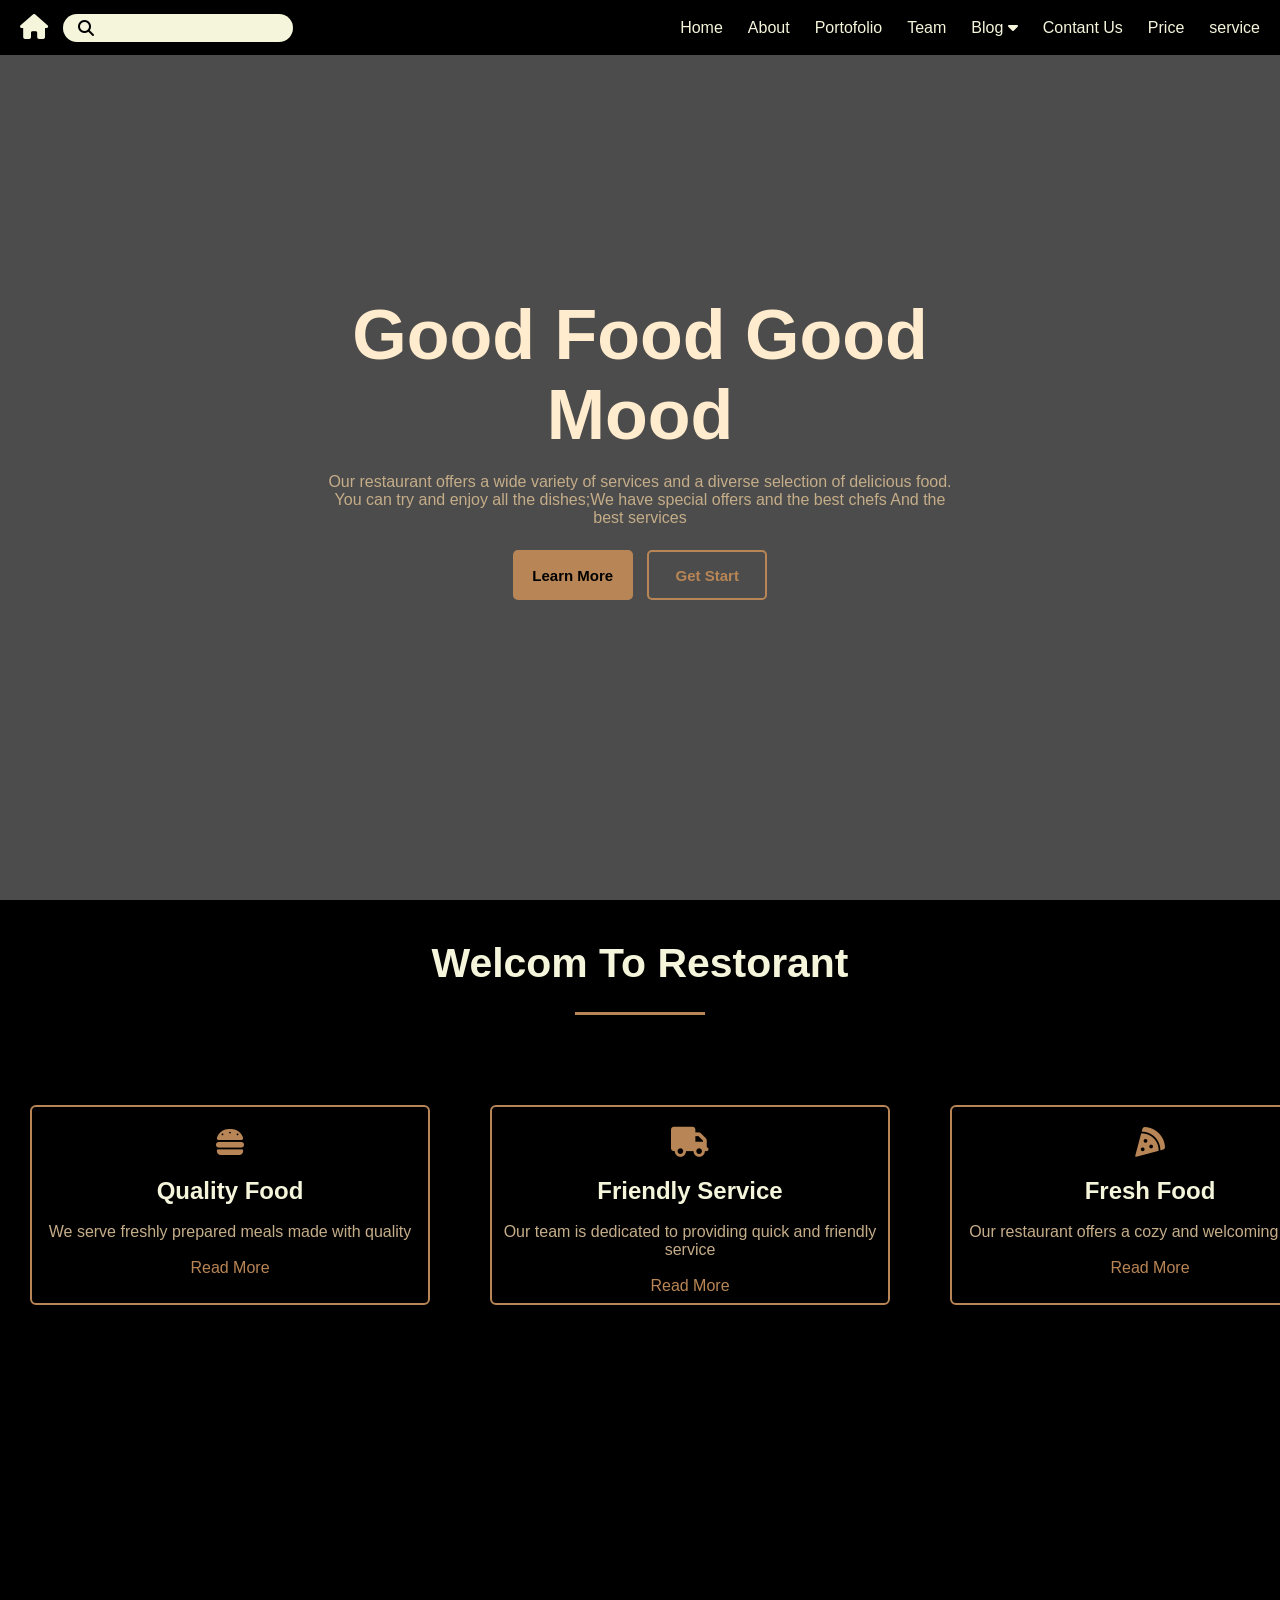
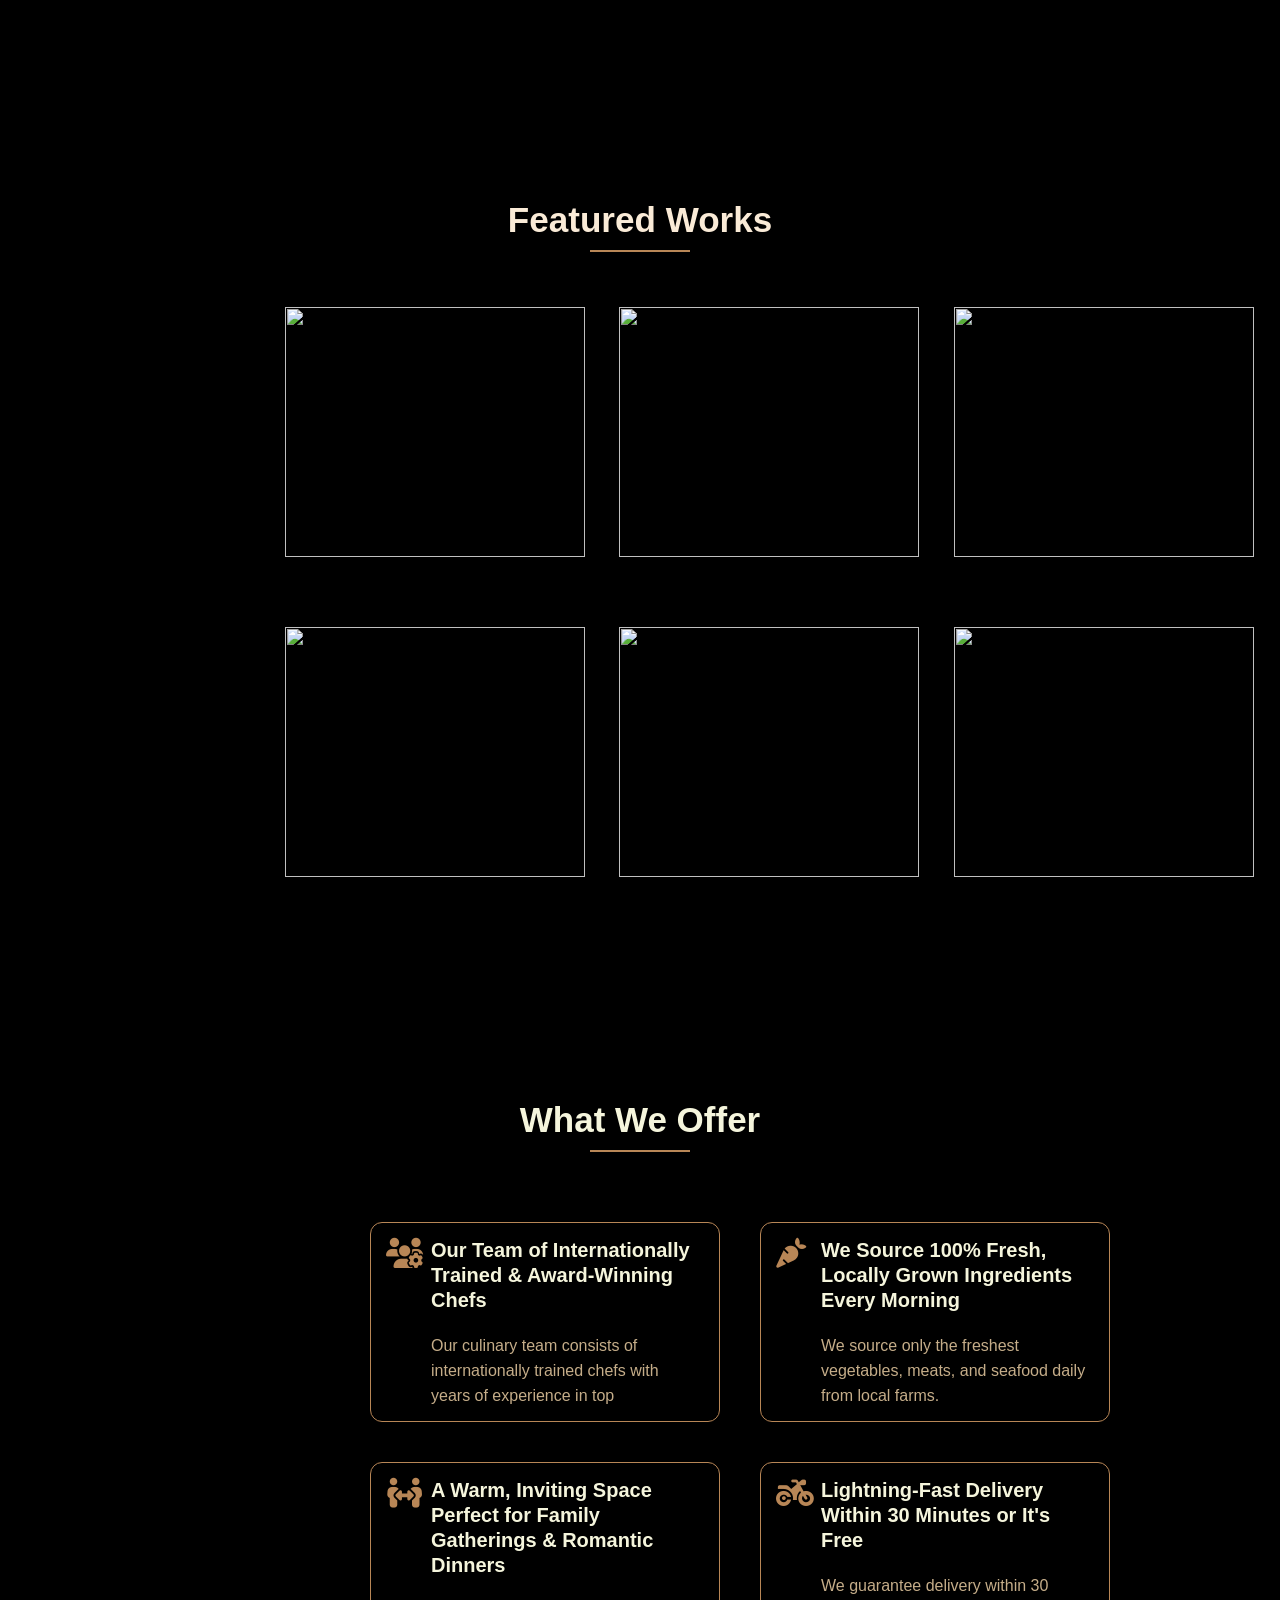
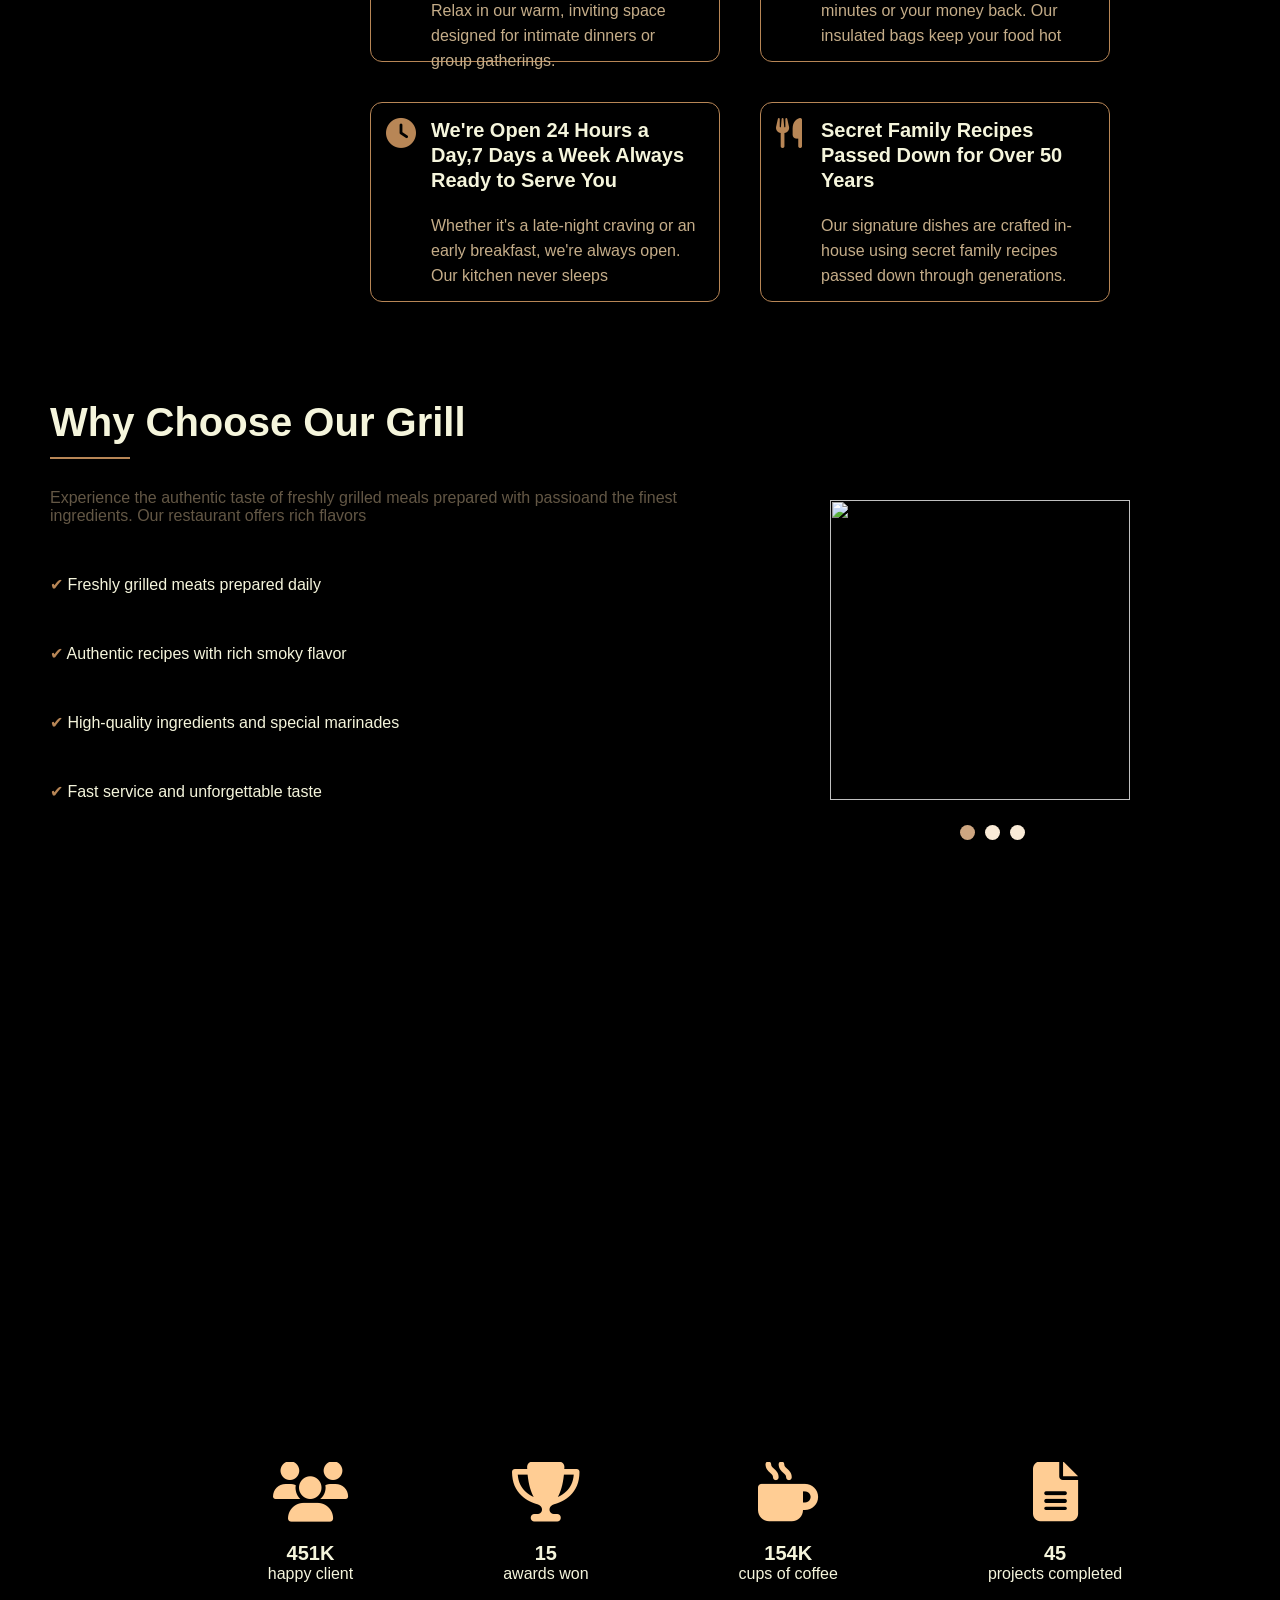
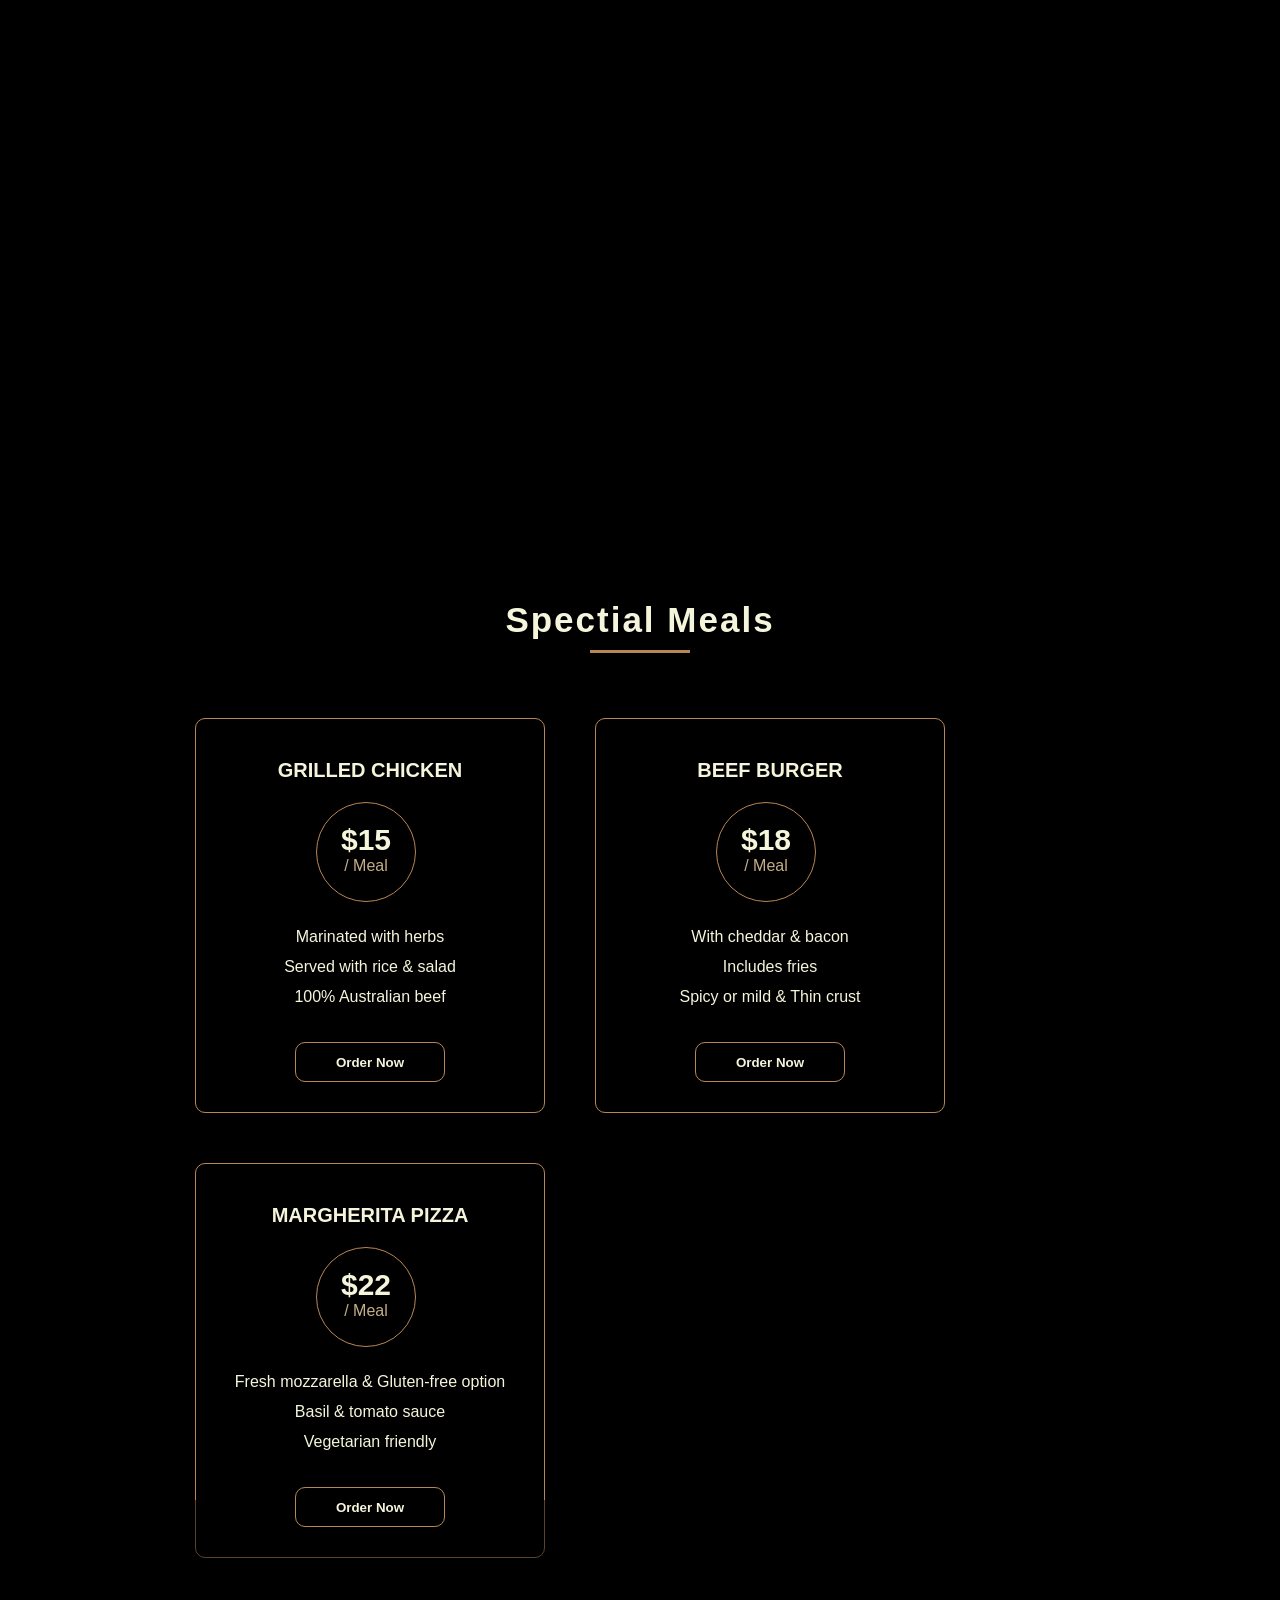
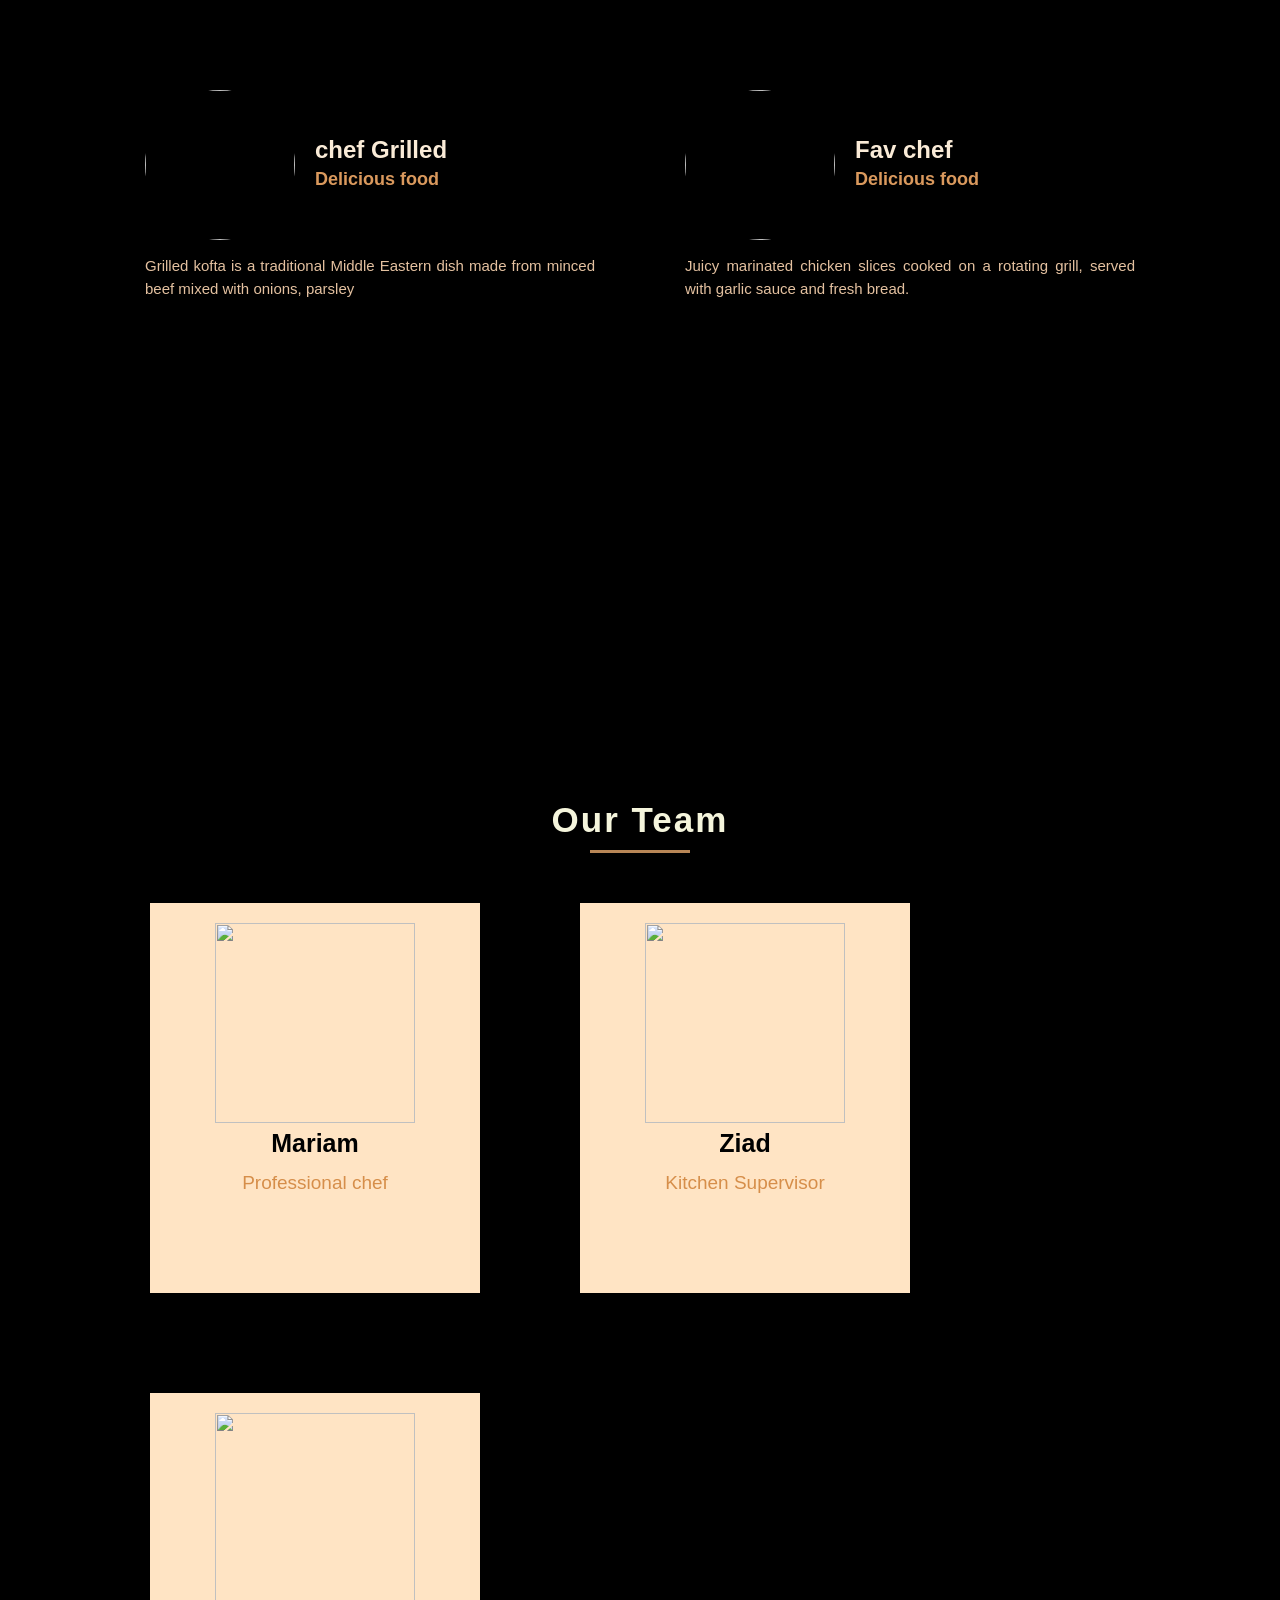
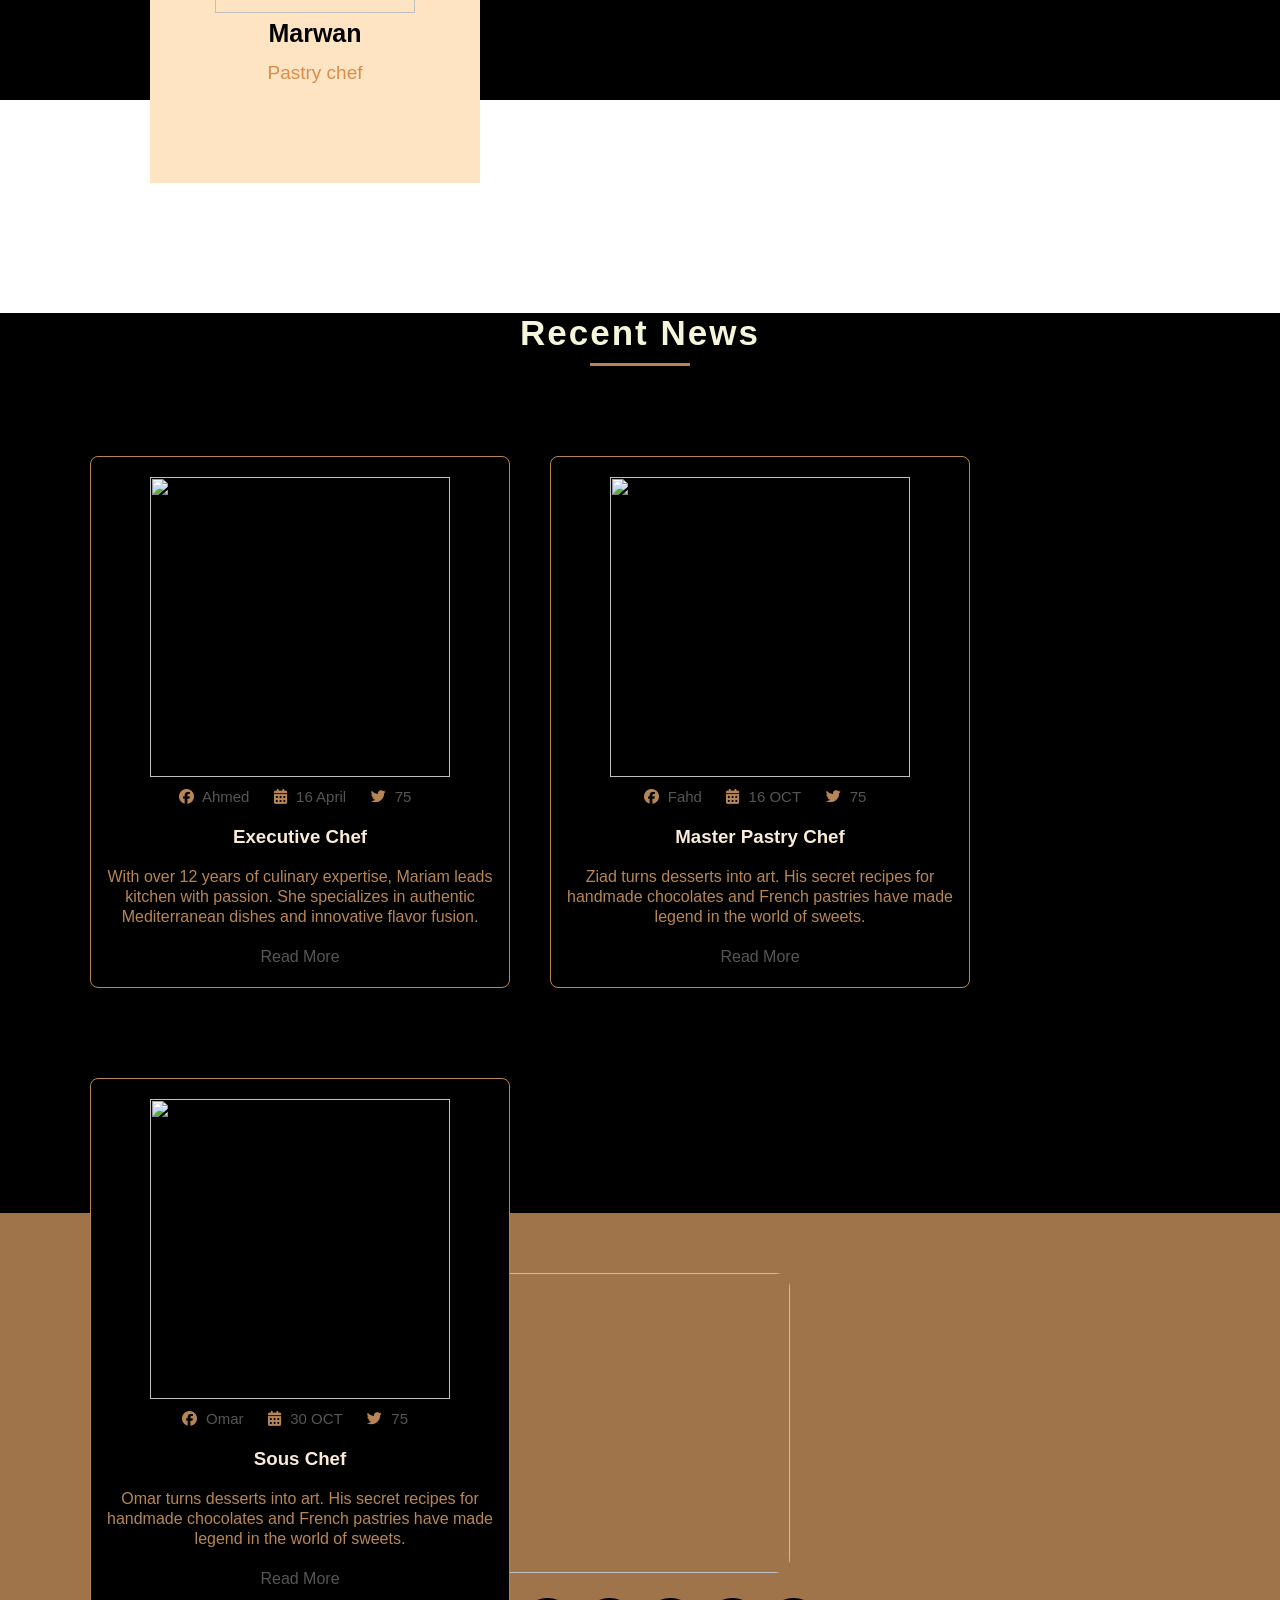
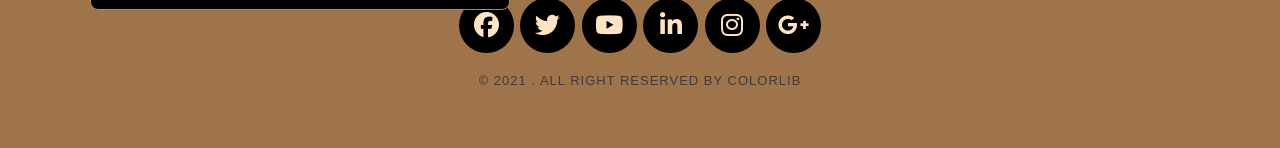
==== index.html @ 5183a262 "fix name" ====
<html>
<head>
    <meta charset="UTF-8">
    <link rel="stylesheet" href="style.css">
    <link rel="stylesheet" href="https://cdnjs.cloudflare.com/ajax/libs/font-awesome/6.5.0/css/all.min.css">
</head>
<body>
    <div class="header">
        <i id="icon-1" class="fa-solid fa-house icon1"></i>
        <div class="search-box">
            <i class="fa fa-search"></i>
            <input type="text">
        </div>          
    <ul class="ul-header">
       <li><a href="#">Home</a></li>
        <li><a href="#">About</a></li>
        <li><a href="#">Portofolio</a></li>
        <li><a href="#">Team</a></li>
        <li class="dropdown">
        <a href="#">Blog <i class="fa fa-caret-down"></i></a>
        <ul class="dropdown-menu">
            <li><a href="#">Scents History</a></li>
            <li><a href="#">Ingredients</a></li>
            <li><a href="#">Celebrity Picks</a></li>
        </ul>
        </li>
        <li><a href="#">Contant Us</a></li>
        <li><a href="#">Price</a></li>
        <li><a href="#">service</a></li>
    </ul>
    </div>         <!--/div header -->
    <!-- section-1 -->
     <div class="contaner">
        <div class="overlaye">
            <div class="contaner-heroimg">
            <h2 class="h2-heroimg">Good Food Good Mood</h2>
            <br>
            <p class="p-heroimg">Our restaurant offers a wide variety of services and a diverse selection of delicious food. You can try and enjoy all the dishes;We have special offers and the best chefs And the best services</p>
            <br>
            <button class="btn heroimg1">Learn More</button>
            <button class="btn heroimg2">Get Start</button>
       </div>     <!--/div overlaye-->
     </div>        <!--/div contaner-->
    <!-- section-2 -->
     <div class="welcom">
        <div class="welcom-h2">
        <h3>Welcom To Restorant</h3>
        </div>      <!--/div h2-->
        <div class="line"></div>
        <div class="welcom-parntes">
         <div class="welcom-Services">
            <i id="icon-welcom" class="fa-solid fa-burger"></i>
            <h2 class="welcom-Services-h2">Quality Food</h2>
            <br>
            <p class="Welcom-services-p1">We serve freshly prepared meals made with quality</p>
            <br>
            <p class="Welcom-services-p2">Read More</p>
        </div>

        <div class="welcom-Services">
            <i id="icon-welcom" class="fa-solid fa-truck"></i>
            <h2 class="welcom-Services-h2">Friendly Service</h2>
            <br>
            <p class="Welcom-services-p1">Our team is dedicated to providing quick and friendly service</p>
            <br>
            <p class="Welcom-services-p2">Read More</p>
        </div>

        <div class="welcom-Services">
            <i id="icon-welcom" class="fa-solid fa-pizza-slice"></i>
            <h2 class="welcom-Services-h2">Fresh Food</h2>
            <br>
            <p class="Welcom-services-p1">Our restaurant offers a cozy and welcoming where.</p>
            <br>
            <p class="Welcom-services-p2">Read More</p>
        </div>
        </div>    <!--/div parntes-->
     </div>         <!--/div welcom-->
     <!-- section-3 -->
    <div class="works">
        <div class="section-work-h3">
            <h3 class="work-h3">Featured Works</h3>
        </div>
        <div class="work-line"></div>
        <div class="part-work-img">
            <div class="card">
               <img class="work-img" src="../images/fod1.png">
               <div class="work-overlay">
                    <h3 class="h3">CATEGORY</h3>
                    <br>
                    <p class="work-p">Delicious food</p>
                    <br>
                    <div class="work-icon">
                         <i id="--work-icon" class="fa-regular fa-heart"></i>
                         <i  id="--work-icon" class="fa-brands fa-pinterest"></i>
                    </div>   <!--/div icon-->
               </div>        <!--/div overlay-->
             </div>          <!--/div card-->
        <div class="card">
               <img class="work-img" src="../images/fod3.png">
               <div class="work-overlay">
                    <h3 class="h3">CATEGORY</h3>
                    <br>
                    <p class="work-p">Delicious food</p>
                    <br>
                    <div class="work-icon">
                         <i id="--work-icon" class="fa-regular fa-heart"></i>
                         <i  id="--work-icon" class="fa-brands fa-pinterest"></i>
                    </div>   <!--/div icon-->
               </div>        <!--/div overlay-->
             </div>          <!--/div card-->
        <div class="card">
               <img class="work-img" src="../images/fod4.png">
               <div class="work-overlay">
                    <h3 class="h3">CATEGORY</h3>
                    <br>
                    <p class="work-p">Delicious food</p>
                    <br>
                    <div class="work-icon">
                         <i id="--work-icon" class="fa-regular fa-heart"></i>
                         <i  id="--work-icon" class="fa-brands fa-pinterest"></i>
                    </div>   <!--/div icon-->
               </div>        <!--/div overlay-->
             </div>          <!--/div card-->
            <div class="card">
               <img class="work-img" src="../images/fod10.png">
               <div class="work-overlay">
                    <h3 class="h3">CATEGORY</h3>
                    <br>
                    <p class="work-p">Delicious food</p>
                    <br>
                    <div class="work-icon">
                         <i id="--work-icon" class="fa-regular fa-heart"></i>
                         <i  id="--work-icon" class="fa-brands fa-pinterest"></i>
                    </div>   <!--/div icon-->
               </div>        <!--/div overlay-->
             </div>          <!--/div card-->
            <div class="card">
               <img class="work-img" src="../images/fod8.png">
               <div class="work-overlay">
                    <h3 class="h3">CATEGORY</h3>
                    <br>
                    <p class="work-p">Delicious food</p>
                    <br>
                    <div class="work-icon">
                         <i id="--work-icon" class="fa-regular fa-heart"></i>
                         <i  id="--work-icon" class="fa-brands fa-pinterest"></i>
                    </div>   <!--/div icon-->
               </div>        <!--/div overlay-->
             </div>          <!--/div card-->
          <div class="card">
               <img class="work-img" src="../images/fod5.png">
               <div class="work-overlay">
                    <h3 class="h3">CATEGORY</h3>
                    <br>
                    <p class="work-p">Delicious food</p>
                    <br>
                    <div class="work-icon">
                         <i id="--work-icon" class="fa-regular fa-heart"></i>
                         <i  id="--work-icon" class="fa-brands fa-pinterest"></i>
                    </div>   <!--/div icon-->
               </div>        <!--/div overlay-->
             </div>          <!--/div card-->
        </div>          <!--/div part work img-->
    </div>
    <!--section-4-->
    <div class="section-offer">
        <div class="off-tittle">
            <h3 class="off-h3">What We Offer</h3>
        </div>   
        <div class="work-line"></div>
        <div class="off-hero">
            <div class="off-div">
                <div class="ex-icon">
                <i id="off-icon" class="fas fa-carrot icon"></i>
                </div>
                <div class="ex-tex">
                <h3 class="-off-h3">We Source 100% Fresh, Locally Grown Ingredients Every Morning</h3>
                <p class="Welcom-services-p1 off">We source only the freshest vegetables, meats, and seafood daily from local farms.</p>
                </div>
            </div>
            <div class="off-div">
                <div class="ex-icon">
               <i id="off-icon" class="fas fa-users-cog"></i>
                </div>
                <div class="ex-tex">
                <h3 class="-off-h3" >Our Team of Internationally Trained & Award-Winning Chefs</h3>
                <p class="Welcom-services-p1 off">Our culinary team consists of internationally trained chefs with years of experience in top </p>
                </div>
            </div>
            <div class="off-div">
                <div class="ex-icon">
                <i id="off-icon" class="fas fa-motorcycle icon"></i>
                </div>
                 <div class="ex-tex">
                <h3 class="-off-h3">Lightning-Fast Delivery Within 30 Minutes or It's Free</h3>
                <p class="Welcom-services-p1 off">We guarantee delivery within 30 minutes or your money back. Our insulated bags keep your food hot</p>
                </div>
            </div>
            <div class="off-div">
                <div class="ex-icon">
                <i id="off-icon" class="fas fa-people-arrows icon"></i>
                </div>
                 <div class="ex-tex">
                <h3 class="-off-h3"  >A Warm, Inviting Space Perfect for Family Gatherings & Romantic Dinners</h3>
                <p class="Welcom-services-p1 off">Relax in our warm, inviting space designed for intimate dinners or group gatherings.</p>
                </div>
            </div>
            <div class="off-div">
                <div class="ex-icon">
                <i id="off-icon" class="fas fa-utensils icon"></i>
                </div>
                <div class="ex-tex">
                <h3 class="-off-h3">Secret Family Recipes Passed Down for Over 50 Years</h3>
                <p class="Welcom-services-p1 off">Our signature dishes are crafted in-house using secret family recipes passed down through generations.</p>
                </div>
            </div>
            <div class="off-div">
                <div class="ex-icon">
                <i id="off-icon" class="fas fa-clock icon"></i>
                </div>
                 <div class="ex-tex">
                <h3 class="-off-h3">We're Open 24 Hours a Day,7 Days a Week Always Ready to Serve You</h3>
                <p class="Welcom-services-p1 off">Whether it's a late-night craving or an early breakfast, we're always open. Our kitchen never sleeps</p>
                </div>
            </div>
        </div>      <!--/div hero-->
    </div>      <!--/div section-off-->
    <!-- section 5  -->
     <div class="section-5">
        <div class="why">
            <h2 class="why-h2">Why Choose Our Grill</h2>
        <div class="why-line"></div>
        </div>
        <div class="why-cont">
            <div class="div-why-p">
            <p class="why-p">Experience the authentic taste of freshly grilled meals prepared with passioand the finest ingredients. Our restaurant offers rich flavors</p>
            </div>
            <div class="div-why-ul">
            <ul class="why-ul">
                <li class="i-check"><span class="check">✔</span> Freshly grilled meats prepared daily</li>
                <li class="i-check"><span class="check">✔</span> Authentic recipes with rich smoky flavor</li>
                <li class="i-check" ><span class="check">✔</span> High-quality ingredients and special marinades</li>
                <li class="i-check"><span class="check">✔</span> Fast service and unforgettable taste</li>
            </ul>
            </div>
        </div>      <!--/div why-cont-->
        </div>    <!--/div why-cont-->
        <div class="why--img">
            <img class="why-img" src="../images/ChatGPT Image Mar 14, 2026, 04_01_32 PM.png">
            <div class="ball">
                <div class="small-pall"></div>
                <div class="small-pall"></div>
                <div id="ball-1" class="small-pall"></div>
        </div>
     </div>    <!-- /div section 5-->
     <!-- section-6 -->
 <div class="section-6">
    <div class="contaner-section-6">
        <div class="overlay-6">
        <div class="big-6">
        <div class="small-div-section-6">
            <i id="icon-6" class="fa-solid fa-users"></i>
            <h3 class="h3-6">451K</h3>
            <p class="p-6">happy client</p>
        </div>
        <div class="small-div-section-6">
           <i id="icon-6" class="fa-solid fa-trophy"></i> 
           <h3 class="h3-6">15</h3>
           <p class="p-6">awards won</p>
        </div>
        <div class="small-div-section-6">
            <i id="icon-6" class="fa-solid fa-mug-hot"></i>
            <h3 class="h3-6">154K</h3>
            <p class="p-6">cups of coffee</p>
        </div>
        <div class="small-div-section-6">
            <i  id="icon-6" class="fa-solid fa-file-lines"></i>
            <h3 class="h3-6">45</h3>
            <p class="p-6">projects completed</p>
        </div>
        </div>
        </div>      <!--overlay6-->
    </div>
 </div>     <!--/div section-6-->
<!-- section-7 -->
 <div class="section-7">
    <div class="h2-section7">
        <h2 class="--h2--section7">Spectial Meals</h2>
    </div>
    <div class="line-section7"></div>
    <div class="contaner-section7">
        <div class="div-contaner-section7">
            <div class="overlay7">
            <h3 class="h3-section7">Grilled Chicken</h3>
            <div class="price"><h4>$15</h4> <span class="span-price">/ Meal</span></div>
            <ul class="ul-section7">
                <li class="li-section7">Marinated with herbs</li>
                 <li class="li-section7">Served with rice & salad</li>
                <li class="li-section7">100% Australian beef</li>
            </ul>
            <button class="btn-section7">Order Now</button>
        </div>
        </div>

        <div class="div-contaner-section7">
            <div class="overlay7">
            <h3 class="h3-section7">Beef Burger</h3>
            <div class="price"><h4>$18 </h4><span class="span-price">/ Meal</span></div>
            <ul class="ul-section7">
                <li class="li-section7">With cheddar & bacon</li>
                <li class="li-section7">Includes fries</li>
                <li class="li-section7">Spicy or mild & Thin crust</li>
            </ul>
            <button class="btn-section7">Order Now</button>
        </div>
        </div>

         <div class="div-contaner-section7">
            <div class="overlay7">
            <h3 class="h3-section7">Margherita Pizza</h3>
            <div class="price"><h4>$22</h4><span class="span-price">/ Meal</span></div>
            <ul class="ul-section7">
                <li class="li-section7">Fresh mozzarella & Gluten-free option</li>
                <li class="li-section7">Basil & tomato sauce</li>
                <li class="li-section7">Vegetarian friendly</li>
            </ul>
            <button class="btn-section7">Order Now</button>
        </div>
        </div>
        </div>
   </div>    <!--/div section 7-->
        <!-- section 8 -->
        <div class="section-8">
            <div class="contaner-8">
                <div class="overlay-6">
                    <div class="small-div8">
                        <div class="card-header">
                        <div class="div-img">
                            <img class="img-8" src="../images/Gemini_Generated_Image_1qfexj1qfexj1qfe.png">
                        </div>
                        <div class="head-small-div8">
                            <h2 class="h2-8">chef Grilled</h2>
                            <h3 class="h3-8">Delicious food</h3>
                        </div>
                        </div>
                        <div class="p-8">
                            Grilled kofta is a traditional Middle Eastern dish made from minced beef mixed with onions, parsley
                        </div>
                    </div>    <!--small-div-8-->

                    <div class="small-div8">
                        <div class="card-header">
                        <div class="div-img">
                            <img class="img-8" src="../images/Gemini_Generated_Image_9or1se9or1se9or1.png">
                        </div>
                        <div class="head-small-div8">
                            <h2 class="h2-8">Fav chef</h2>
                            <h3 class="h3-8">Delicious food</h3>
                        </div>
                        </div>
                        <div class="p-8">
                            Juicy marinated chicken slices cooked on a rotating grill, served with garlic sauce and fresh bread.
                        </div>
                    </div>    <!--small-div-8-->
                </div> <!--overlay-->
            </div>  <!--contaner-->
         </div>            <!--/div section 8-->
<!-- /////////////////////////////////////////////////////صsection-9///////////////////////////////////////////////////////// -->
         <div class="section-9">
            <div class="h2-section7">
        <h2 class="--h2--section7">Our Team</h2>
    </div>
    <div class="line-section7"></div>

    <div class="cotaner-section-9">
        <div class="small-div-section9">
            <div class="img-section9">
                <img  src="../images/shf1.png" width="200px">
                <h3 class="h3-section9">Mariam</h3>
                <p class="p-section9">Professional chef</p>
                </div>
                <div class="big-div-icon">
                <div class="div-icon-team">
                <i id="icon-team"class="fa-brands fa-square-facebook"></i>
                </div>
                <div class="div-icon-team">
                 <i  id="icon-team"class="fa-brands fa-square-instagram"></i>
                </div>
                <div class="div-icon-team">
                <i  id="icon-team" class="fa-brands fa-linkedin"></i>
                </div>          <!--/div-icon-->
                </div>
            </div>
        
        <div class="small-div-section9">
            <div class="img-section9">
                <img src="../images/sef2.png" width="200px">
                <h3 class="h3-section9">Ziad</h3>
                <p class="p-section9">Kitchen Supervisor</p>
                </div>
                <div class="big-div-icon">
                <div class="div-icon-team">
                <i id="icon-team"class="fa-brands fa-square-facebook"></i>
                </div>
                <div class="div-icon-team">
                 <i  id="icon-team"class="fa-brands fa-square-instagram"></i>
                </div>
                <div class="div-icon-team">
                <i  id="icon-team" class="fa-brands fa-linkedin"></i>
                </div>          <!--/div-icon-->
                </div>
            </div>
        

        <div class="small-div-section9">
            <div class="img-section9">
                <img src="../images/sef3.png" width="200px">
                <h3 class="h3-section9">Marwan</h3>
                <p class="p-section9">Pastry chef</p>
                </div>
                <div class="big-div-icon">
                <div class="div-icon-team">
                <i id="icon-team"class="fa-brands fa-square-facebook"></i>
                </div>
                <div class="div-icon-team">
                <i  id="icon-team"class="fa-brands fa-square-instagram"></i>
                </div>
                <div class="div-icon-team">
                <i  id="icon-team" class="fa-brands fa-linkedin"></i>
                </div>          <!--/div-icon-->
                </div>
            </div>
            </div>
            <!-- ///////////////////////////////////sec-10///////////////////////// -->
            <div class="section-10">
                <div class="space">
                 <div class="h2-section7">
                    <h2 class="--h2--section7">Recent News</h2>
                 </div>
                <div class="line-section7"></div>
                </div>
                <div class="contner10">
                <div class="smalldiv-section10">
                    <div class="img-section10">
                        <img src="../images/chef-cooking-kitchen-while-wearing-professional-attire.jpg" width="300px"> </div>
                    <div class="line-content">
                        <span class="item">
                        <i class="fa-brands fa-facebook"></i>
                        Ahmed
                        </span>
                        <span class="item">
                        <i class="fa-solid fa-calendar-days"></i>
                         16 April
                        </span>
                        <span class="item">
                        <i class="fa-brands fa-twitter"></i>
                        75
                        </span>
                        </div>      
                    <h3 class="h3-div10">Executive Chef</h3>
                    <p class="bio-text"> With over 12 years of culinary expertise, Mariam leads kitchen with passion. 
                    She specializes in authentic Mediterranean dishes and innovative flavor fusion.
                    </p>
                    <p class="read">Read More</p>
                    </div>       <!--smalldiv-section10-->
                    <div class="smalldiv-section10">
                    <div class="img-section10">
                        <img src="../images/portrait-man-smiling-kitchen.jpg"width="300px"> </div>
                    <div class="line-content">
                        <span class="item">
                        <i class="fa-brands fa-facebook"></i>
                        Fahd
                        </span>
                        <span class="item">
                        <i class="fa-solid fa-calendar-days"></i>
                         16 OCT
                        </span>
                        <span class="item">
                        <i class="fa-brands fa-twitter"></i>
                        75
                        </span>
                        </div>      
                    <h3 class="h3-div10">Master Pastry Chef</h3>
                    <p class="bio-text">Ziad turns desserts into art. His secret recipes for handmade chocolates 
                    and French pastries have made legend in the world of sweets.
                    </p>
                    <p class="read">Read More</p>
                    </div>       <!--smalldiv-section10-->
                     <div class="smalldiv-section10">
                    <div class="img-section10">
                        <img src="../images/end.png" width="300px"> </div>
                    <div class="line-content">
                        <span class="item">
                        <i class="fa-brands fa-facebook"></i>
                        Omar
                        </span>
                        <span class="item">
                        <i class="fa-solid fa-calendar-days"></i>
                         30 OCT
                        </span>
                        <span class="item">
                        <i class="fa-brands fa-twitter"></i>
                        75
                        </span>
                        </div>      
                    <h3 class="h3-div10">Sous Chef</h3>
                    <p class="bio-text">Omar turns desserts into art. His secret recipes for handmade chocolates 
                    and French pastries have made legend in the world of sweets.
                    </p>
                    <p class="read">Read More</p>
                    </div>       <!--smalldiv-section10-->
                    </div>  <!--contner10-->
            </div>           <!--/div section-10-->
<!-- //////////////////////////////////////////////////section-11//////////////////////// -->
        <div class="end-of-section">
            <div class="final-div">
            <img  class="final" src="../images/final.png" width="300px">
            <br>
            <div class="big-final-div-icon">
            <div class="div-icon-final">
            <i id="final-icon" class="fa-brands fa-facebook"></i></div>
            <div class="div-icon-final">
            <i  id="final-icon"class="fa-brands fa-twitter footer-icon"></i></div>
            <div class="div-icon-final">
            <i  id="final-icon" class="fa-brands fa-youtube footer-icon"></i></div>
            <div class="div-icon-final">
            <i  id="final-icon" class="fa-brands fa-linkedin-in footer-icon"></i></div>
            <div class="div-icon-final">
            <i  id="final-icon"class="fa-brands fa-instagram footer-icon"></i></div>
            <div class="div-icon-final">
            <i  id="final-icon" class="fa-brands fa-google-plus-g footer-icon"></i></div>
            </div>
            <p class="final-p">© 2021 . all right reserved by colorlib</p>
            </div>
        </div>
    </body>
</html>
---- style.css ----
*{
    margin:0;
    padding: 0;
    box-sizing: border-box;}
body{
font-family: 'Franklin Gothic Medium', 'Arial Narrow', Arial, sans-serif;}
.search-box{
    display: flex;
    align-items: center;
    padding: 6px 15px;
    border-radius: 25px;
    background-color:beige;
    width: 230px;
    margin-right: 20px;}
.search-box i{
color: #000;
margin-right: 10px;}
.search-box input{
border: none;
outline: none;
background-color:beige;
width: 100%;
font-size: 14px;}
.header{
    width: 100%;
    height: 55px;
    background-color:black;
    display: flex;
    align-items: center;
    padding: 0 20px;
    position: fixed;
    top: 0;
    left: 0;
    z-index: 1000;}
#icon-1 {
    font-size: 25px;
    color: beige;          
    margin-right: 15px;     }
.ul-header{
    list-style: none;
    display: flex;
    gap: 25px;
    margin-left: auto;}
li{
   margin: 0;
    float: none;
    margin-top:0;
    color: beige;
    font-size: 16px;
    cursor: pointer;}
.ul-header li a {
    color: beige;
    text-decoration: none;
    font-size: 16px;
    position: relative;
    padding-bottom: 5px;
    transition: color 0.3s;}
 .ul-header  li a::after {
    content: '';
    position: absolute;
    bottom: 0;
    left: 0;
    width: 0%;
    height: 2px;
    background-color: bisque;
    transition: width 0.3s ease;}
.ul-header li a:hover::after {
    width: 100%;}
.dropdown {
    position: relative;}
.dropdown-menu {
    position: absolute;
    top: 100%; 
    left: 0;
    background-color: black; 
    list-style: none;
    min-width: 160px;
    padding: 10px 0;
    border-radius: 5px;
   display: none; 
    z-index: 999;}
.dropdown:hover .dropdown-menu {
    display: block;}
.dropdown-menu li {
    padding: 8px 15px;
    width: 100%;}
.dropdown-menu li a {
    color: blanchedalmond; 
    font-size: 14px;
    display: block;
    transition: 0.2s;}
.dropdown-menu li a:hover {
        padding-left: 5px; }
/* ////////////////////////////////////////////////////////////////// */
.contaner{
    width: 100%;
    height: 100vh;
    background-image: url(../images/fod2.png);
    background-repeat: no-repeat;
    position: relative;
    background-size: cover;}
.overlaye{
    position:absolute;
    background-color: rgba(0, 0, 0, 0.7);
    height: 100vh;
    width: 100%;
    position: relative;}
.contaner-heroimg{
    position: absolute;
    top: 50%;
    left: 50%;
    transform: translate(-50%,-50%);
    text-align: center;}
.h2-heroimg{ color:blanchedalmond ;
    font-weight: bold;
    font-size: 70px;}
.p-heroimg{
    color: rgb(197, 173, 137);}
.btn{
    height: 50px;
    width: 120px;
    font-size: 15px;
    border-radius: 5px;
    margin:5px;
    font-weight: bold;}
.heroimg1{
    background-color: rgb(184, 134, 86);
    border: none;}
.heroimg2{
    background: none;
    border: 2px solid rgb(184, 134, 86);
    color:rgb(184, 134, 86) ;}
.btn:hover{
    opacity:0.7;
    cursor: pointer;}
/* ////////////////////////////////////////////////////////////////////////////////// */
.welcom{
    background-color: #000;
    height: 100vh;}
.welcom-h2{
    color:beige ;
    font-size: 35px;
    text-align: center;
   padding: 40px;}
.line{
    height: 3px;
    background-color:rgb(184, 134, 86) ;
    width: 130px;
    margin: auto;
    margin-top: -15px;}
.welcom-parntes{
    overflow: auto;
    margin: auto;
    width: 1380px;
    margin-top: 60px;}
.welcom-Services{
    background-color: black;
    width: 400px;
    height: 200px;
    float: left;
    margin: 30px;
    text-align: center;
    padding-top: 20px;
    border: 2px solid rgb(184, 134, 86);
    border-radius: 6px;
    position: relative;}
#icon-welcom{
    font-size: 30px;
    color:rgb(184, 134, 86);}
.welcom-Services:hover #icon-welcom{
    color:beige;}
.welcom-Services:hover .Welcom-services-p1 {
    color: #000;}
.welcom-Services:hover .Welcom-services-p2{
    color: antiquewhite;}
.welcom-Services-h2{
    padding-top: 20px;
    color: beige;}
.Welcom-services-p1{
    color: rgb(197, 173, 137);}
.Welcom-services-p2{
    color:rgb(184, 134, 86);}
.welcom-Services::after {
    content: "";
    width: 0;
    height: 0;
    top: 0;
    left: 0;
    position: absolute;
    background-color:rgb(184, 134, 86);
    opacity: 0.5;
    transition: width 1s, height 1s;   }
.welcom-Services:hover::after{
    width: 100%;
    height: 100%;}
.welcom-Services:hover{
    border: 2px solid black;
    border-radius: 2px;}
.welcom-Services #icon-welcom,
.welcom-Services .welcom-Services-h2,
.welcom-Services .Welcom-services-p1,
.welcom-Services .Welcom-services-p2 {
    position: relative;
    z-index: 2;  }
.welcom-Services::after {
    z-index: 1;  }
/* ///////////////////////////////////////////////////////////////////////////////////////////////// */
.works{
    width: 100%;
    height: 100vh;
    background-color:black ;}
.section-work-h3{
    color: antiquewhite;
    font-size: 30px;
    text-align: center;}
.work-line{
    width: 100px;
    height: 1.8px;
    margin: auto;
    background-color:rgb(184, 134, 86) ;
   margin-top: 10px;}
.part-work-img{
    width: 80%;
    margin-left: 250px;
    margin-top: 20px;}
.work-img{
    width: 300px;
    height: 250px;
    margin:20px;}
.card{
    position: relative;
    width: 300px;
    display: inline-block;
    margin: 15px;}
.card .work-img{
    width: 100%;
    display:block;}
.work-overlay{
    position: absolute;
    top: 0;
    left: 0;
    width: 100%;
    height: 100%;
    background-color: rgba(0,0,0,0.6);
    color: beige;
    display: flex;
    flex-direction: column;
    justify-content: center;
    align-items: center;
    text-align: center;
    opacity: 0;
    transition: 0.4s;
    margin-left: 20px;}
.h3{
    font-size: 30px;}
.card:hover .work-overlay{
    opacity: 1;}
.card:hover .work-overlay{
    opacity: 1;}
.work-icon{
    margin-top: 10px;}
.work-icon #--work-icon{
    background: beige;
    color: black;
    padding: 8px;
    border-radius: 5px;}
/* /////////////////////////////////////////////////// */
.section-offer{
    height: 100vh;
    width: 100%;
    background-color: black;}
.off-h3{
    text-align: center;
    color: beige;
    font-size: 35px;}
.off-hero{
    margin-top: 50px;
    overflow: auto;
    margin-right: 150px;}
.off-div{
    background-color:black;
    border: 1px solid rgb(184, 134, 86);
    border-radius: 12px;
    width: 350px;
    float:right;
    height: 200px;
    margin: 20px;
    position: relative;}
#off-icon{ padding: 15px;
    font-size: 30px;
    color: rgb(184, 134, 86);}
.ex-tex{
    margin-left: 60px;
    margin-top: -45px;
    margin-right: 20px;
    line-height: 25px;}
.-off-h3{
    font-size: 20px;
    color: beige;}
.off{
   padding-top: 20px;}
.off-div::after{
    width: 0;
    top: 0;
    left: 0;
    height: 0;
    content: "";
    position: absolute;
     background-color:rgb(184, 134, 86);
    opacity: 0.5;
    transition: width 1s, height 1s;  
    z-index: 1; }
.off-div:hover::after{
    width: 100%;
    height: 100%;}
.off-div .ex-icon #off-icon,
.off-div .ex-tex .-off-h3,
.off-div .ex-tex .Welcom-services-p1 .off{
    position: relative;
    z-index: 2;  }
.off-div:hover #off-icon{
    color: antiquewhite;}
.off-div:hover .-off-h3{
    color: antiquewhite;}
.off-div:hover .Welcom-services-p1,
.off-div:hover .off {        color:black;}
.off-div .Welcom-services-p1.off {
    position: relative;
    z-index: 2;}
/* ////////////////////////////////////////////////// */
.section-5{
    width: 100%;
    height: 100vh;
    background-color: black;
    overflow: auto;}
.why-h2{
    color:beige;
    font-size: 40px;}
.why-line{
    width: 80px;
    height: 2px;
    background-color:rgb(184, 134, 86) ;
    margin-top: 12px;}
.why{
    margin-left: 50px;}
.div-why-p{
    color:rgb(197, 173, 137) ;
    margin-left:50px ;
    margin-top: 30px;
    width: 700px;
    opacity: 0.5;}
.check{
    color:rgb(184, 134, 86) ;}
.why-ul{
    list-style: none;}
.i-check{
    margin: 50px;}
.why--img{
    float: right;
    margin-top: -800px;
    margin-right: 100px;}
.why-img{
    width: 300px;
    height: auto;
    margin-right: 50px;}
.ball{
    margin-right: 150px;
    margin-top: 20px;}
#ball-1{
    background-color:rgb(206, 166, 129) ;}
.small-pall{
  background-color: antiquewhite;
    width: 15px;
    height: 15px;
    border-radius: 50%;
    float: right;
    margin: 5px;}
.small-pall:hover{background-color: #a0744b;}
/* //////////////////////////////////////////////////////////////////// */
.section-6{
    width: 100%;
    height: 100%;
 background-color: #000;}
.contaner-section-6{
    width: 100%;
    height: 60%;
   background-image: url(../images/fod15.png);   
   background-attachment: fixed;
   background-size: cover;
   position: relative;}
.big-6{
    overflow: auto;
    text-align: center;
   position: absolute;
   top: 30%;
   margin-right: 40px;}
.overlay-6{
    position: absolute;
    top: 0;
    left: 0;
    width: 100%;
    height: 100%;
    position: absolute;
    background-color: rgba(0, 0, 0, 0.5); }
.small-div-section-6{
    float: left;
    margin-left: 150px;}
#icon-6{
   font-size: 60px;
   padding-bottom: 20px;
   color: #ffcd94;}
.h3-6{
    font-size: 20px;
    color: beige;}
.p-6{
    color:beige;}
/* ////////////////////////////////////////section-7-//////////////////////////////////////////////// */
.section-7{
    width: 100%;
    height: 100vh;
    background-color: black;}
.--h2--section7{
    color: beige;
    font-size: 35px;
    letter-spacing: 2px;
    text-align: center;}
.line-section7{
    width: 100px;
    height: 3px;
    background-color:rgb(184, 134, 86) ;
    margin: auto;
    margin-top: 10px;}
.contaner-section7{
    background-color:black;
    overflow: auto;
    margin-left: 170px;
    margin-top: 40px;
    width: 80%;
    height: auto;  }
.div-contaner-section7{
    width:350px ;
   background-color: black;
    float: left;
    margin: 25px;
    color: beige;
    border :1.5px solid rgb(184, 134, 86);
    text-align: center;
    border-radius: 10px;  
    position: relative;  
   overflow: hidden;}
.div-contaner-section7 .overlay7{
    position: relative;
    z-index: 2;}
.div-contaner-section7::after{
  content: "";                    
  position: absolute;
  top: 0;
  left: 0;
  width: 100%;
  height: 0;                     
  background-color: rgba(184, 134, 86, 0.8); 
  opacity: 0.5;
  transition: height 0.5s ease;
  z-index: 1;           }
.div-contaner-section7:hover::after{
    height: 100%;}
.div-contaner-section7:hover .price{
    border: 2px solid black;}
.ul-section7{
    list-style: none;
    margin-top: 20px;
    line-height: 30px;}
.h3-section7{
    text-transform: uppercase;
    padding-top: 40px;
    font-size: 20px;}
.price{
    width: 100px;
    height: 100px;
    border-radius: 50%;
    padding-top:20px;
    text-align: center;
    margin-left: 120px;
    border: 1.5px solid  rgb(184, 134, 86);
    margin-top: 20px;}
h4{
    font-size: 30px;}
.span-price{
    color:  rgb(197, 173, 137);}
.btn-section7{
    width: 150px;
    height: 40px;
    font-weight: bolder;
    background-color: #000;
    border: 1.5px solid rgb(184, 134, 86);
    border-radius: 10px;
    color: beige;
    margin: 30px;}
/* ////////////////////////////////////////////////////////////////////////////////////////// */
.section-8{
    height: 100vh;
    width: 100%;
    background-color: #000;}
.overlay-6 {
    display: flex;
    justify-content:center; 
    gap: 40px; 
    align-items: center;
    height: 100%;
    width: 100%;}
.contaner-8{
    width: 100%;
    height: 60%;
    background-image: url(../images/fod8.png);
    background-attachment: fixed;
    background-size: cover;
    position: relative;
   overflow: auto;}
.small-div8 {
    width: 500px;
    margin-top: 50px;
    padding: 25px;
    box-sizing: border-box;}
.card-header {
    display: flex;
    align-items: center; 
    gap: 20px; 
    margin-bottom: 15px; }
.img-8 {
    height: 150px; 
    width: 150px;
    border-radius: 50%;
    object-fit: cover;}
.h2-8, .h3-8 {
    margin: 0;}
.h2-8{
    color: antiquewhite;}
.h3-8 {
    font-size: 18px;
    margin: 5px 0;
    color: rgb(218, 153, 93);}
.p-8 {
    line-height: 1.5; 
    text-align: justify;
    font-size: 15px;
    color:  rgb(228, 193, 160);}
/* /////////////////////////////////////////////////////////////////////////////////////////////////// */
.section-9{
    height: 100vh;
    width: 100%;
    background-color: #000;}
#icon-team{
    color:blanchedalmond;
    font-size: 20px;
    background-color:transparent;
    z-index: 11;
    padding: 10px;
    display: block;}
    
.small-div-section9{
    position: relative;
    float: left;
    margin: 50px;
   background-color:bisque;
    width: 330px;
    height: 390px;}
.small-div-section9::after{
    content: "";
    position: absolute;
    top:0;
    left: 0;
    width: 100%;
    height: 0;
    background-color:rgb(184, 134, 86) ;
    opacity: 0.4;
    z-index: 5; 
    transition: 0.5s;}
.small-div-section9:hover::after{
    height: 100%;}
.cotaner-section-9{
    overflow: auto;
    margin-left: 100px;}
.img-section9{
    text-align: center;
    padding-top: 20px;}
.div-icon-team{
    margin: 0;
    padding: 0;
    text-align: center;
    background-color: black;
    display: block;    }
.big-div-icon{
   position: absolute;
    top: 20px;   
    right: 65px; 
    margin-top: 0;
    background-color: black;
    visibility: hidden;
    z-index: 10;
    line-height: 0;}
.small-div-section9:hover .big-div-icon{
    visibility: visible;}
.p-section9{
    line-height: 40px;
    font-size: 19px;
   color: rgb(214, 142, 74);}
.h3-section9{
    line-height: 40px;
    font-weight: bold;
    font-size: 25px;}
/* ///////////////////////////////////////////////////////////////////// */
.section-10{
    width: 100%;
    height: 100vh;
    background-color: black;}
.space{
    margin-top: 80px;}
.smalldiv-section10{
    background-color:black;
    border:1.5px solid #b88656;
    border-radius: 8px;
    width: 420px;
    line-height: 20px;
    margin-top: 90px;
    text-align: center;
    float: left;
    margin-left: 40px;
    position: relative;}
.smalldiv-section10::after{
    content: "";
    position: absolute;
    width: 100%;
    height: 0;
    top:0;
    left: 0;
    background-color:rgb(184, 134, 86) ;
    opacity: 0.4;
    z-index: 5; 
    transition: 0.5s;}
.smalldiv-section10:hover::after{
    height: 100%;}
.img-section10 img ,.item ,.item i,.h3-div10,.bio-text,.read{
    position: relative;
    z-index: 6;}
.img-section10{
    text-align: center;
    margin-top: 20px;}
.contner10{
    overflow: auto;
    margin-left: 50px;}
.line-content{
    margin: 20px;
    margin-left: 10px;}
.line-content {
    text-align: center;
    margin-top: 10px;}
.item {
    display: inline-block; 
    margin: 0 10px;        
    font-size: 15px;       
    color: #555;}
.item i {
    margin-right: 5px;     
    color: #b88656;    }
.h3-div10{
    margin-bottom: 20px;
    color: antiquewhite;}
.bio-text{
    color: #b88656;
    position: 20px;}
.read{
    color: #555;
    margin-bottom: 20px;
    margin-top: 20px;}
.smalldiv-section10:hover .read{
    color:black;}
.smalldiv-section10:hover .bio-text {color: rgb(244, 211, 161);}
.smalldiv-section10:hover .item i{
    color:antiquewhite}
.smalldiv-section10:hover .h3-div10{
    color:#000;}
/* ////////////////////////////////////////////////////////////// */
.end-of-section {
    background-color:#a0744b;
    padding: 60px 0;           
    text-align: center;       }
.final {
    border-radius: 15px;       
    margin-bottom: 25px;       }
.big-final-div-icon {
    margin-bottom: 20px;
    display: block;           }
.div-icon-final {
    display: inline-block;     
    margin: 0 1px;            }
#final-icon {
    display: inline-block;
    width: 55px;              
    height: 55px;
    line-height: 55px;         
    background-color: black; 
    color: bisque;               
    border-radius: 50%;        
    font-size: 25px;          
    cursor: pointer;}
#final-icon:hover {
    background-color: #3d3b3b; }
.final-p {
    color: #3d3b3b;
    font-size: 13px;
    text-transform: uppercase; 
    letter-spacing: 1px;    
    margin-top: 15px;}
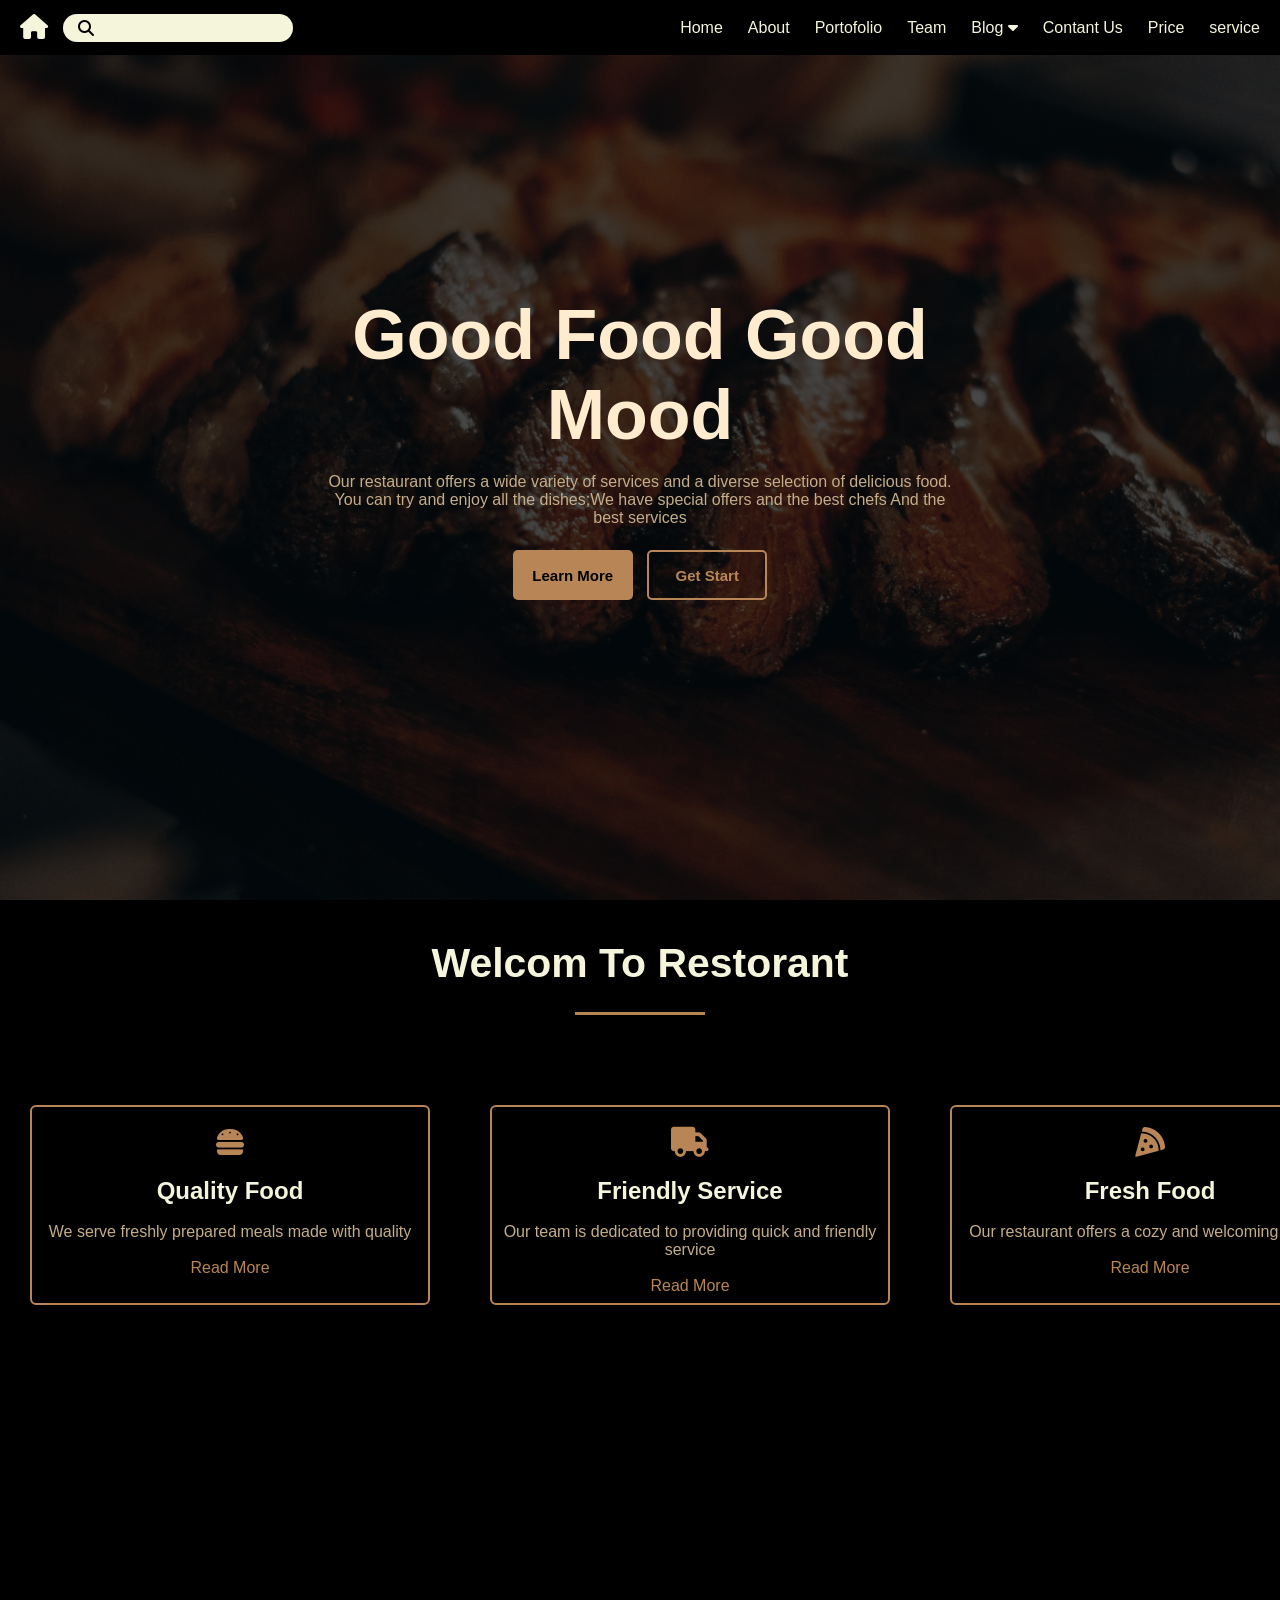
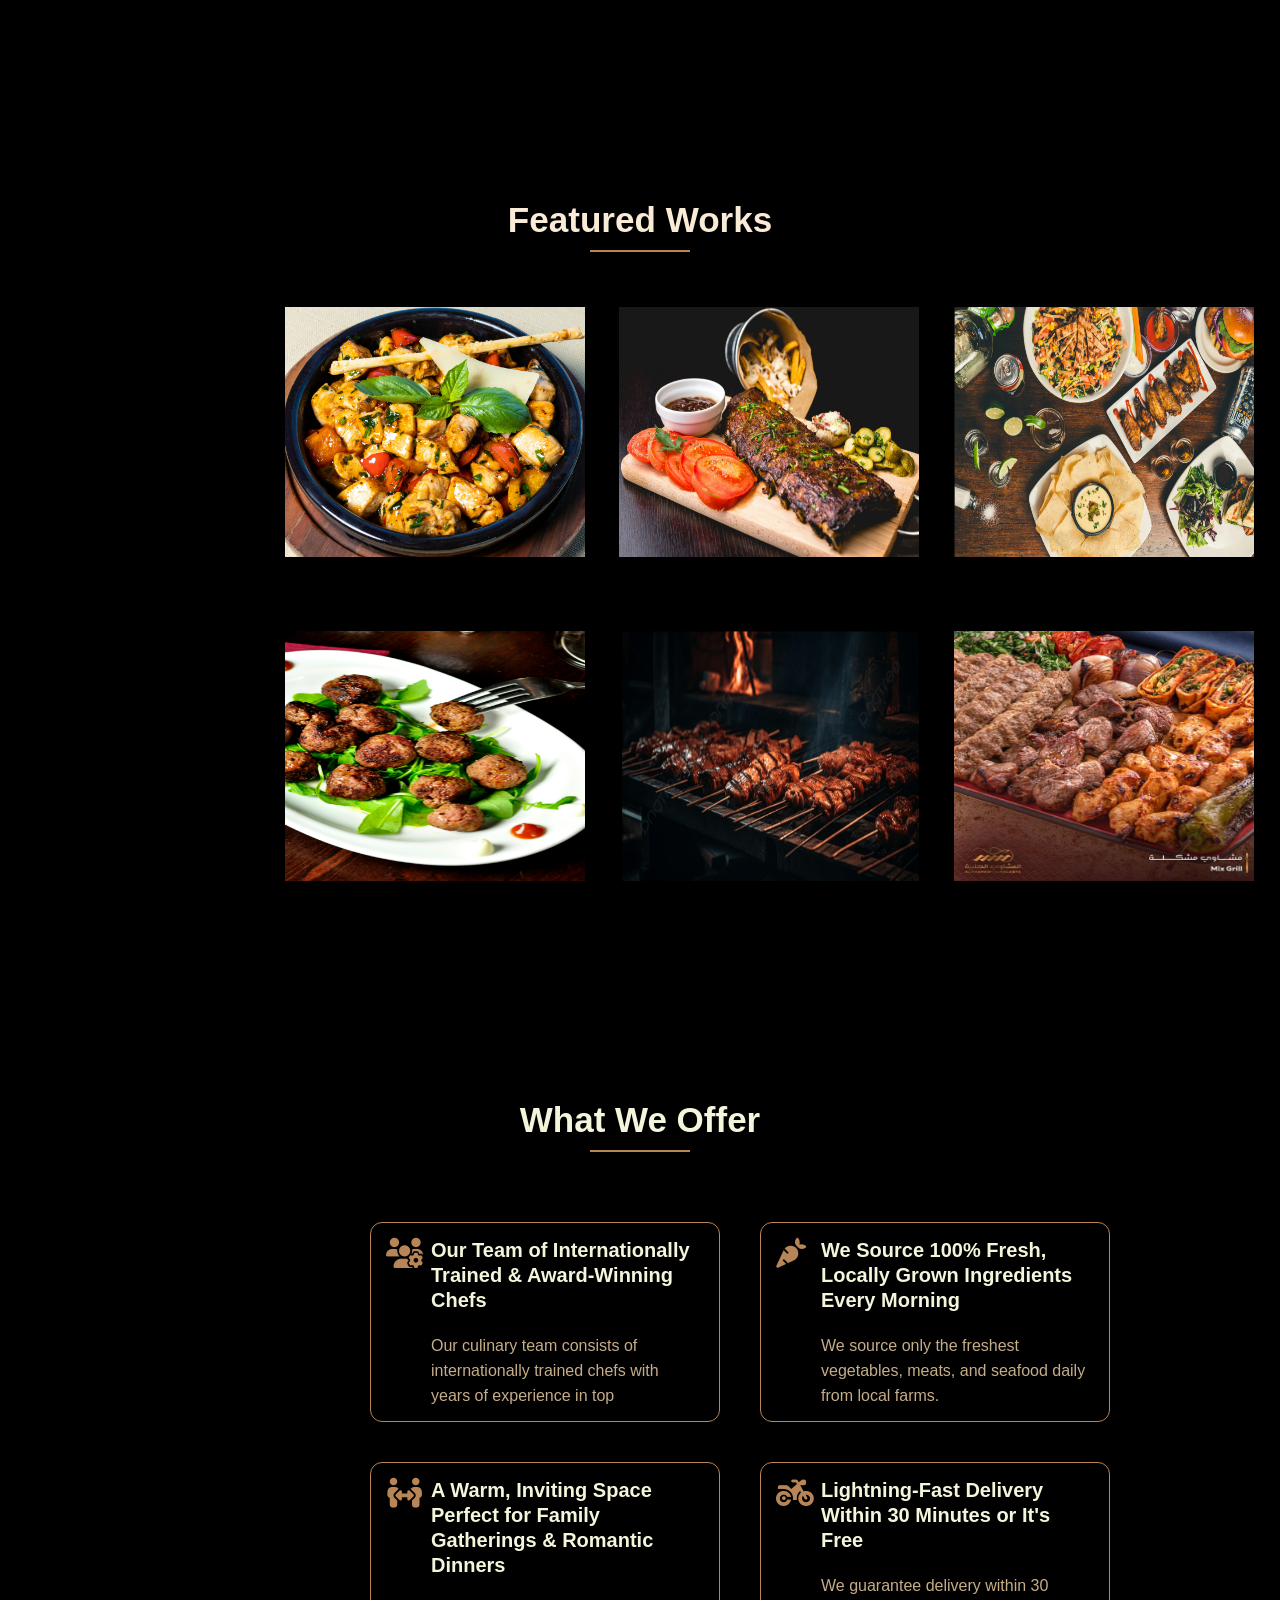
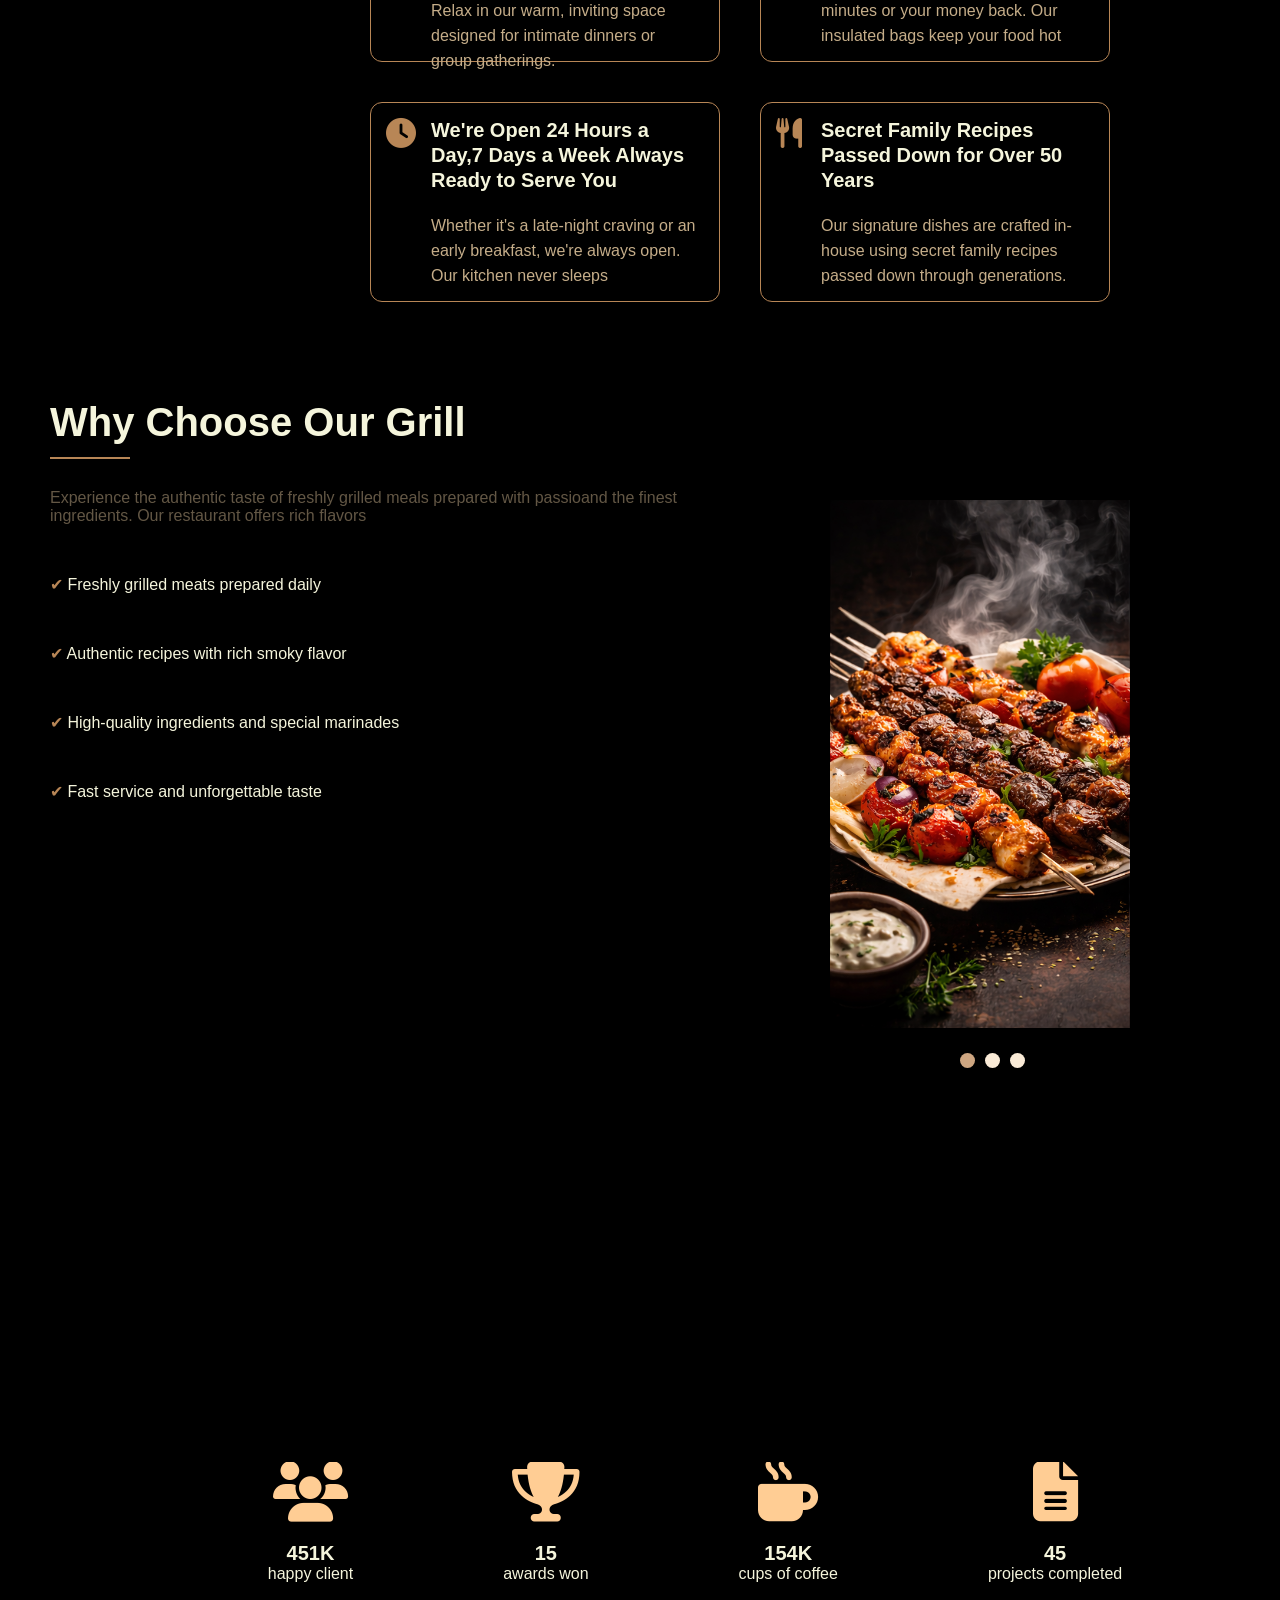
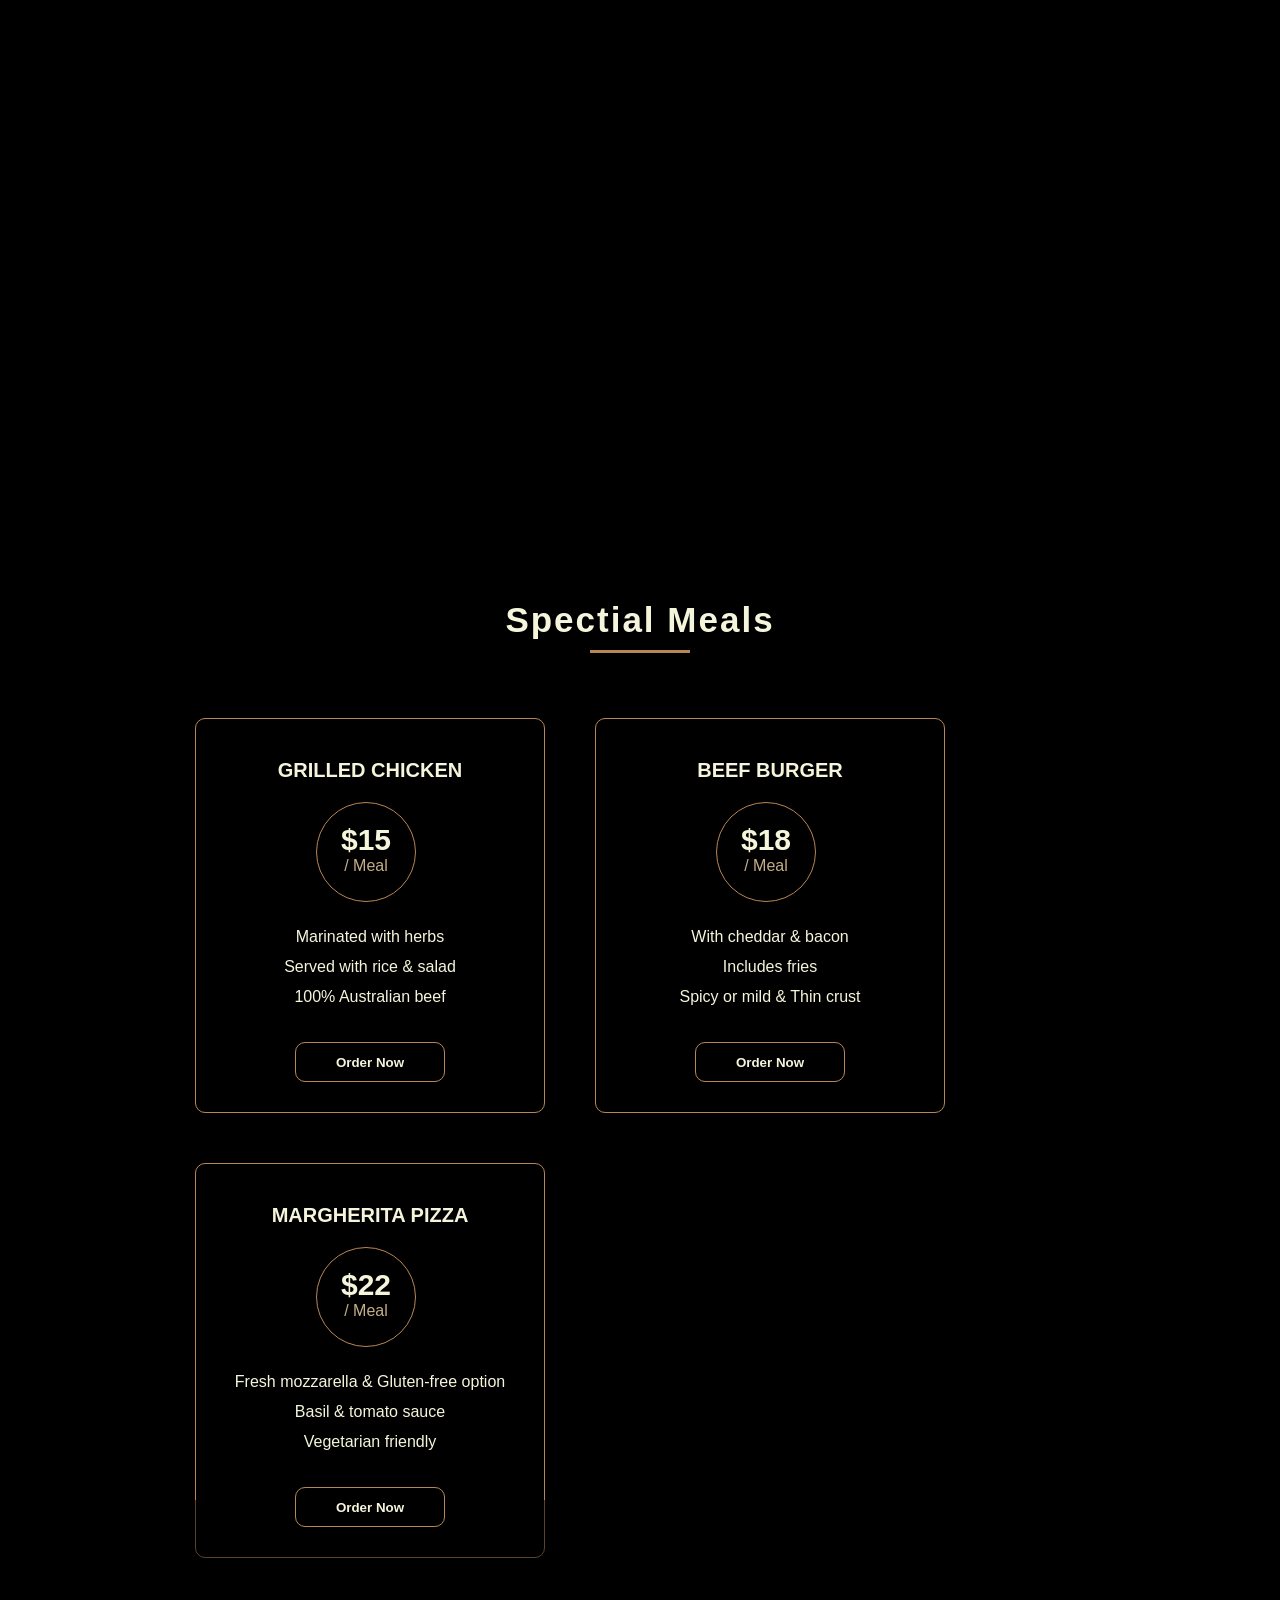
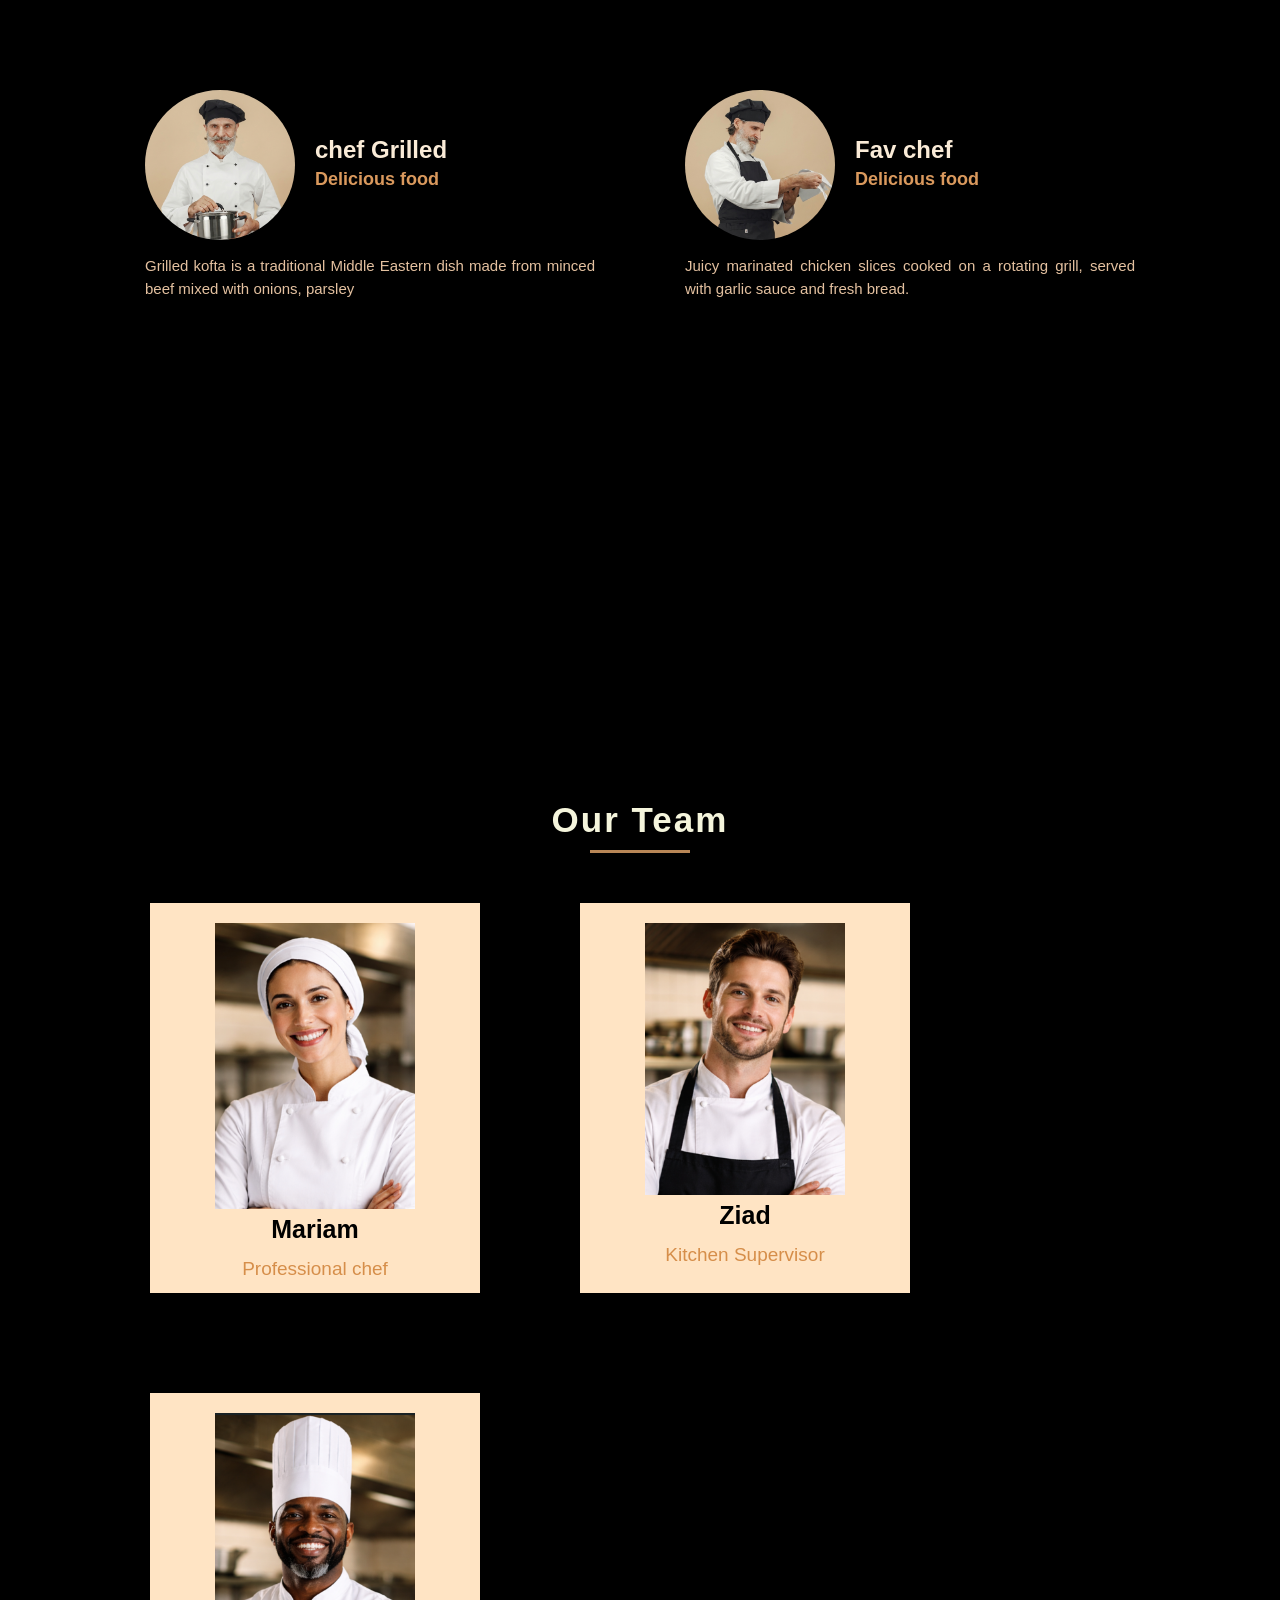
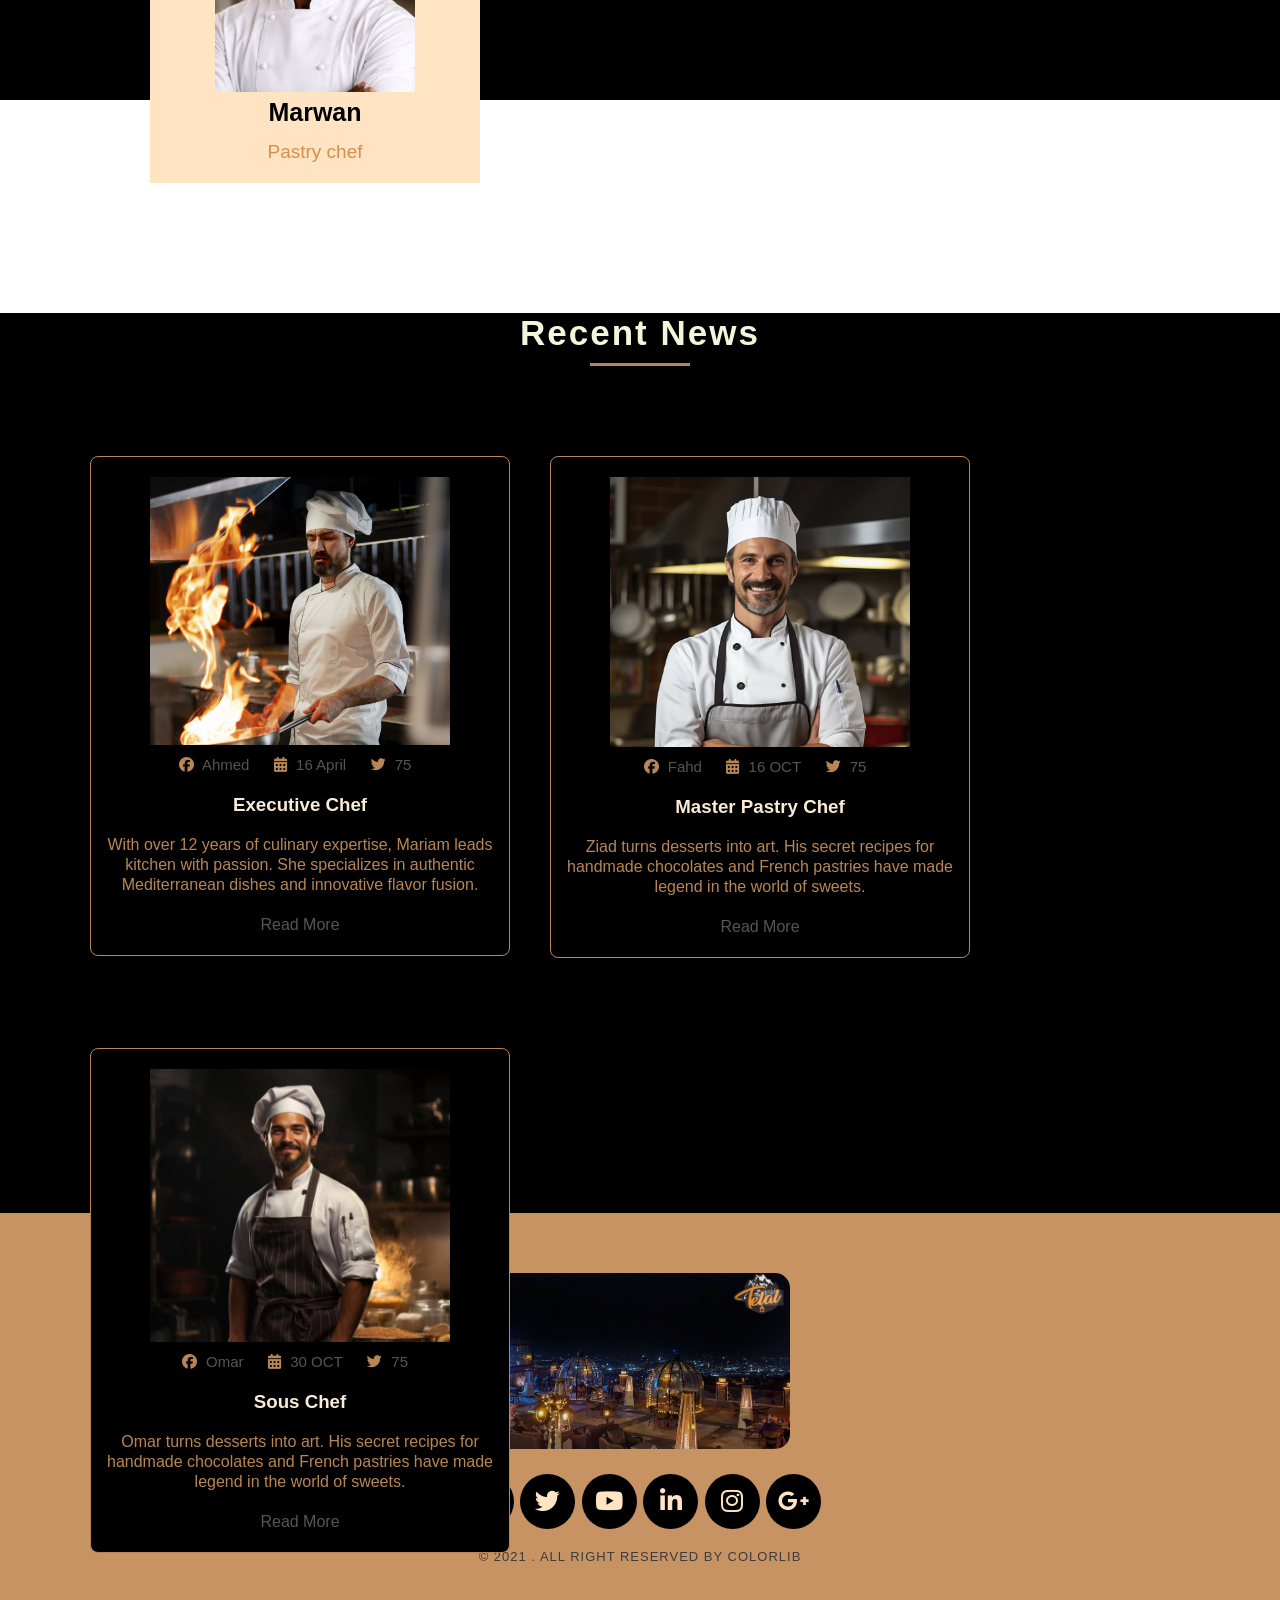
==== commit 3188cae8: "Initial commit with images" ====
--- a/index.html
+++ b/index.html
@@ -84,7 +84,7 @@
         <div class="work-line"></div>
         <div class="part-work-img">
             <div class="card">
-               <img class="work-img" src="../images/fod1.png">
+               <img class="work-img" src="images/fod1.png">
                <div class="work-overlay">
                     <h3 class="h3">CATEGORY</h3>
                     <br>
@@ -97,7 +97,7 @@
                </div>        <!--/div overlay-->
              </div>          <!--/div card-->
         <div class="card">
-               <img class="work-img" src="../images/fod3.png">
+               <img class="work-img" src="images/fod3.png">
                <div class="work-overlay">
                     <h3 class="h3">CATEGORY</h3>
                     <br>
@@ -110,7 +110,7 @@
                </div>        <!--/div overlay-->
              </div>          <!--/div card-->
         <div class="card">
-               <img class="work-img" src="../images/fod4.png">
+               <img class="work-img" src="images/fod4.png">
                <div class="work-overlay">
                     <h3 class="h3">CATEGORY</h3>
                     <br>
@@ -123,7 +123,7 @@
                </div>        <!--/div overlay-->
              </div>          <!--/div card-->
             <div class="card">
-               <img class="work-img" src="../images/fod10.png">
+               <img class="work-img" src="images/fod10.png">
                <div class="work-overlay">
                     <h3 class="h3">CATEGORY</h3>
                     <br>
@@ -136,7 +136,7 @@
                </div>        <!--/div overlay-->
              </div>          <!--/div card-->
             <div class="card">
-               <img class="work-img" src="../images/fod8.png">
+               <img class="work-img" src="images/fod8.png">
                <div class="work-overlay">
                     <h3 class="h3">CATEGORY</h3>
                     <br>
@@ -149,7 +149,7 @@
                </div>        <!--/div overlay-->
              </div>          <!--/div card-->
           <div class="card">
-               <img class="work-img" src="../images/fod5.png">
+               <img class="work-img" src="images/fod5.png">
                <div class="work-overlay">
                     <h3 class="h3">CATEGORY</h3>
                     <br>
@@ -247,7 +247,7 @@
         </div>      <!--/div why-cont-->
         </div>    <!--/div why-cont-->
         <div class="why--img">
-            <img class="why-img" src="../images/ChatGPT Image Mar 14, 2026, 04_01_32 PM.png">
+            <img class="why-img" src="images/chatimage Mar 14, 2026, 04_01_32 PM.png">
             <div class="ball">
                 <div class="small-pall"></div>
                 <div class="small-pall"></div>
@@ -337,7 +337,7 @@
                     <div class="small-div8">
                         <div class="card-header">
                         <div class="div-img">
-                            <img class="img-8" src="../images/Gemini_Generated_Image_1qfexj1qfexj1qfe.png">
+                            <img class="img-8" src="images/gminai.png">
                         </div>
                         <div class="head-small-div8">
                             <h2 class="h2-8">chef Grilled</h2>
@@ -352,7 +352,7 @@
                     <div class="small-div8">
                         <div class="card-header">
                         <div class="div-img">
-                            <img class="img-8" src="../images/Gemini_Generated_Image_9or1se9or1se9or1.png">
+                            <img class="img-8" src="images/gminai2.png">
                         </div>
                         <div class="head-small-div8">
                             <h2 class="h2-8">Fav chef</h2>
@@ -376,7 +376,7 @@
     <div class="cotaner-section-9">
         <div class="small-div-section9">
             <div class="img-section9">
-                <img  src="../images/shf1.png" width="200px">
+                <img  src="images/shf1.png" width="200px">
                 <h3 class="h3-section9">Mariam</h3>
                 <p class="p-section9">Professional chef</p>
                 </div>
@@ -392,10 +392,9 @@
                 </div>          <!--/div-icon-->
                 </div>
             </div>
-        
         <div class="small-div-section9">
             <div class="img-section9">
-                <img src="../images/sef2.png" width="200px">
+                <img src="images/sef2.png" width="200px">
                 <h3 class="h3-section9">Ziad</h3>
                 <p class="p-section9">Kitchen Supervisor</p>
                 </div>
@@ -411,11 +410,9 @@
                 </div>          <!--/div-icon-->
                 </div>
             </div>
-        
-
         <div class="small-div-section9">
             <div class="img-section9">
-                <img src="../images/sef3.png" width="200px">
+                <img src="images/sef3.png" width="200px">
                 <h3 class="h3-section9">Marwan</h3>
                 <p class="p-section9">Pastry chef</p>
                 </div>
@@ -443,7 +440,7 @@
                 <div class="contner10">
                 <div class="smalldiv-section10">
                     <div class="img-section10">
-                        <img src="../images/chef-cooking-kitchen-while-wearing-professional-attire.jpg" width="300px"> </div>
+                        <img src="images/chef-cooking-kitchen-while-wearing-professional-attire.jpg" width="300px"> </div>
                     <div class="line-content">
                         <span class="item">
                         <i class="fa-brands fa-facebook"></i>
@@ -466,7 +463,7 @@
                     </div>       <!--smalldiv-section10-->
                     <div class="smalldiv-section10">
                     <div class="img-section10">
-                        <img src="../images/portrait-man-smiling-kitchen.jpg"width="300px"> </div>
+                        <img src="images/portrait-man-smiling-kitchen.jpg"width="300px"> </div>
                     <div class="line-content">
                         <span class="item">
                         <i class="fa-brands fa-facebook"></i>
@@ -489,7 +486,7 @@
                     </div>       <!--smalldiv-section10-->
                      <div class="smalldiv-section10">
                     <div class="img-section10">
-                        <img src="../images/end.png" width="300px"> </div>
+                        <img src="images/end.png" width="300px"> </div>
                     <div class="line-content">
                         <span class="item">
                         <i class="fa-brands fa-facebook"></i>
@@ -515,7 +512,7 @@
 <!-- //////////////////////////////////////////////////section-11//////////////////////// -->
         <div class="end-of-section">
             <div class="final-div">
-            <img  class="final" src="../images/final.png" width="300px">
+            <img  class="final" src="images/final.png" width="300px">
             <br>
             <div class="big-final-div-icon">
             <div class="div-icon-final">
--- a/style.css
+++ b/style.css
@@ -681,7 +681,7 @@
     color:#000;}
 /* ////////////////////////////////////////////////////////////// */
 .end-of-section {
-    background-color:#a0744b;
+    background-color: #c79363;
     padding: 60px 0;           
     text-align: center;       }
 .final {
